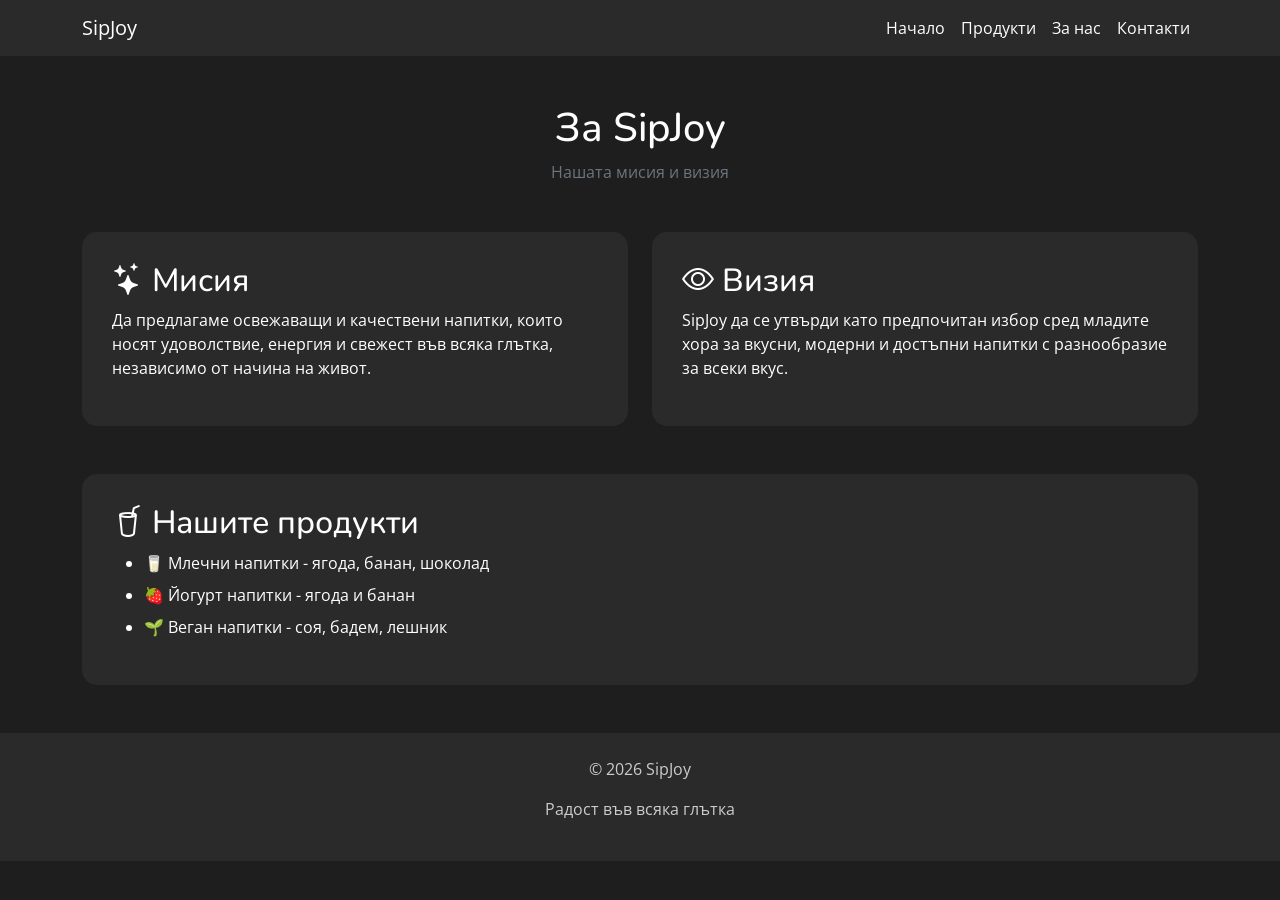
==== pages/about.html @ 5d0a0a98 "Changes to the about.html file I changed the page title and integrated it into bootstrap, changing t" ====
<!DOCTYPE html>
<html lang="bg">

    <head>
        <meta charset="UTF-8">
        <meta name="viewport" content="width=device-width, initial-scale=1.0">
        <link rel="stylesheet" href="https://cdn.jsdelivr.net/npm/bootstrap@5.3.3/dist/css/bootstrap.min.css">
        <link rel="stylesheet" href="https://fonts.googleapis.com/css2?family=Nunito:wght@600;700&family=Open+Sans&subset=cyrillic&display=swap">
        <link rel="stylesheet" href="https://cdn.jsdelivr.net/npm/bootstrap-icons/font/bootstrap-icons.css">
        <link rel="stylesheet" href="../assets/css/reset.css">
        <link rel="stylesheet" href="../assets/css/styles.css">
        <title>SipJoy | За нас</title>
    </head>

    <body>
        
        <nav class="navbar navbar-expand-lg">
            <div class="container">
                <a class="navbar-brand text-white" href="../index.html">SipJoy</a>

                <button class="navbar-toggler bg-light" type="button" data-bs-toggler="collapse" data-bs-target="#nav">
                    <i class="bi bi-list text-white fs-3"></i>
                </button>

                <div class="collapse navbar-collapse" id="nav">
                    <ul class="navbar-nav ms-auto">
                        <li class="nav-item"><a href="../index.html" class="nav-link">Начало</a></li>
                        <li class="nav-item"><a href="../pages/products.html" class="nav-link">Продукти</a></li>
                        <li class="nav-item"><a href="../pages/about.html" class="nav-link">За нас</a></li>
                        <li class="nav-item"><a href="../pages/contact.html" class="nav-link">Контакти</a></li>
                    </ul>
                </div>
            </div>
        </nav>

        <section class="container text-center my-5">
            <h1>За SipJoy</h1>
            <p class="text-secondary">Нашата мисия и визия</p>
        </section>

        <section class="container">
            <div class="row g-4">

                <div class="col-md-6">
                    <div class="section-box">
                        <h2><i class="bi bi-stars me-2"></i>Мисия</h2>
                        <p>
                            Да предлагаме освежаващи и качествени напитки,
                            които носят удоволствие, енергия и свежест във всяка глътка,
                            независимо от начина на живот.
                        </p>
                    </div>
                </div>

                <div class="col-md-6">
                    <div class="section-box">
                        <h2><i class="bi bi-eye me-2"></i>Визия</h2>
                        <p>
                            SipJoy да се утвърди като предпочитан избор сред младите хора
                            за вкусни, модерни и достъпни напитки
                            с разнообразие за всеки вкус.
                        </p>
                    </div>
                </div>

            </div>
        </section>

        <section class="container mt-5">
            <div class="section-box">
                <h2><i class="bi bi-cup-straw me-2"></i>Нашите продукти</h2>

                <ul>
                    <li class="mb-2">🥛 Млечни напитки - ягода, банан, шоколад</li>
                    <li class="mb-2">🍓 Йогурт напитки - ягода и банан</li>
                    <li class="mb-2">🌱 Веган напитки - соя, бадем, лешник</li>
                </ul>
            </div>
        </section>

        <footer class="text-center mt-5 p-4">
            <p>&copy; 2026 SipJoy</p> 
            <p>Радост във всяка глътка</p>
        </footer>

        <script src="https://cdn.jsdelivr.net/npm/bootstrap@5.3.3/dist/js/bootstrap.bundle.min.js"></script>

    </body>

</html>
---- assets/css/styles.css ----
/* === BRAND COLOR === */
:root {
    --bg-main: #1e1e1e;
    --bg-secondary: #2a2a2a;

    --pink: #ffb3c1;
    --yellow: #ffe8a3;
    --brown: #ae8b69;
    --green: #beebc1;

    --text-main: #ffffff;
    --text-secondary: #cccccc;
}

/* === GLOBAL === */
body {
    background-color: var(--bg-main);
    color: var(--text-main);
    font-family: 'Open Sans', sans-serif;
}

/* HEADINGS */
h1, h2, h3 {
    font-family: 'Nunito', sans-serif;
}

/* NAVBAR */
.navbar {
    background-color: var(--bg-secondary);
}

.nav-link {
    color: var(--text-main) !important;
}

.nav-link:hover {
    color: var(--pink) !important;
}

/* SECTIONS */
.section-box {
    background-color: var(--bg-secondary);
    padding: 30px;
    border-radius: 15px;
}

/* PRODUCT COLORS */
.pink { background-color: var(--pink); color: black; }
.yellow { background-color: var(--yellow); color: black; }
.brown { background-color: var(--brown); color: black; }
.green { background-color: var(--green); color: black; }

/* BUTTON */
.btn-custom {
    background-color: var(--pink);
    border: none;
    color: black;
}

.btn-custom:hover {
    background-color: var(--yellow);
}

/* FOOTER */

footer {
    background-color: var(--bg-secondary);
    color: var(--text-secondary);
}
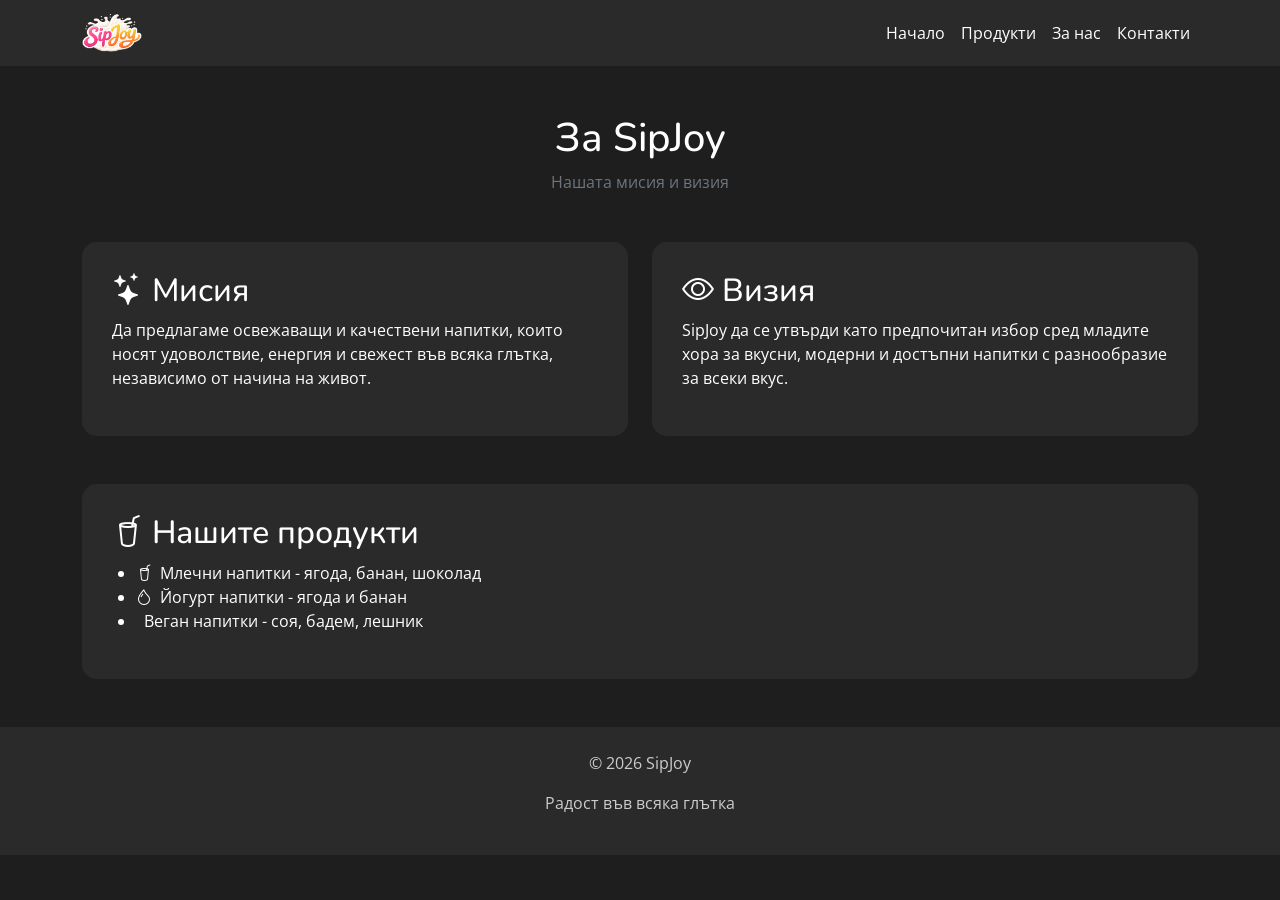
==== commit c150f59e: "Adding a logo and changing icons Placing a logo in the navigation bar and changing the icons in the " ====
--- a/pages/about.html
+++ b/pages/about.html
@@ -16,10 +16,12 @@
         
         <nav class="navbar navbar-expand-lg">
             <div class="container">
-                <a class="navbar-brand text-white" href="../index.html">SipJoy</a>
+                <a class="navbar-brand" href="../index.html">
+                    <img src="../assets/media/img/logo.png" alt="SipJoy">
+                </a>
 
                 <button class="navbar-toggler bg-light" type="button" data-bs-toggler="collapse" data-bs-target="#nav">
-                    <i class="bi bi-list text-white fs-3"></i>
+                    <i class="bi bi-list text-dark"></i>
                 </button>
 
                 <div class="collapse navbar-collapse" id="nav">
@@ -71,9 +73,9 @@
                 <h2><i class="bi bi-cup-straw me-2"></i>Нашите продукти</h2>
 
                 <ul>
-                    <li class="mb-2">🥛 Млечни напитки - ягода, банан, шоколад</li>
-                    <li class="mb-2">🍓 Йогурт напитки - ягода и банан</li>
-                    <li class="mb-2">🌱 Веган напитки - соя, бадем, лешник</li>
+                    <li><i class="bi bi-cup-straw me-2"></i>Млечни напитки - ягода, банан, шоколад</li>
+                    <li><i class="bi bi-droplet me-2"></i>Йогурт напитки - ягода и банан</li>
+                    <li><i class="bi bi-leaf me-2"></i>Веган напитки - соя, бадем, лешник</li>
                 </ul>
             </div>
         </section>
--- a/assets/css/styles.css
+++ b/assets/css/styles.css
@@ -37,6 +37,16 @@
     color: var(--pink) !important;
 }
 
+.navbar-brand img {
+    height: 40px;
+    width: auto;
+    transition: 0.3s;
+}
+
+.navbar-brand img:hover {
+    transform: scale(1.05);
+}
+
 /* SECTIONS */
 .section-box {
     background-color: var(--bg-secondary);
@@ -49,6 +59,85 @@
 .yellow { background-color: var(--yellow); color: black; }
 .brown { background-color: var(--brown); color: black; }
 .green { background-color: var(--green); color: black; }
+
+/* === PRODUCT CARDS === */
+.product-card {
+    border-radius: 20px;
+    overflow: hidden;
+    color: white;
+    background: none !important;
+    padding: 20px;
+    text-align: center;
+    transition: 0.3s;
+}
+
+.product-card .btn {
+    border-radius: 25px;
+    font-weight: 500;
+}
+
+.product-card img {
+    max-height: 160px;
+    object-fit: contain;
+}
+
+/* Hover */
+.product-card:hover {
+    transform: translateY(-10px);
+    box-shadow: 0 20px 40px rgba(0, 0, 0, 0.5);
+}
+
+.product-card .btn:hover {
+    filter: brightness(1.1);
+}
+
+/* Strawberry card */
+.card-strawberry {
+    background: linear-gradient(135deg, #f28b9c, #F08396)  !important;
+    box-shadow: 0 10px 30px rgba(242, 139, 156, 0.35);
+}
+
+.card-strawberry .btn {
+    background-color: #EC5372;
+    color: #ffffff;
+    border-color: #ffb3c1;
+}
+
+/* Banana card */
+.card-banana {
+    background: linear-gradient(135deg, #F4D06F, #F1CB67) !important;
+    box-shadow: 0 10px 30px rgba(244, 208, 111, 0.35);
+}
+
+.card-banana .btn {
+    background-color: #E8B94E;
+    color: #ffffff;
+    border-color: #ffe8a3;
+}
+
+/* Chocolate */
+.card-choco {
+    background: linear-gradient(135deg, #A47551, #9A6D4B) !important;
+    box-shadow: 0 10px 30px rgba(164, 117, 81, 0.4);
+}
+
+.card-choco .btn {
+    background-color: #7A5238;
+    color: #ffffff;
+    border-color: #ae8b69;
+}
+
+/* Vegan */
+.card-vegan {
+    background: linear-gradient(135deg, #8FBF9F, #83C193) !important;
+    box-shadow: 0 10px 30px rgba(143, 200, 159, 0.35);
+}
+
+.card-vegan .btn {
+    background-color: #5FAA6F;
+    color: #ffffff;
+    border-color: #beebc1;
+}
 
 /* BUTTON */
 .btn-custom {
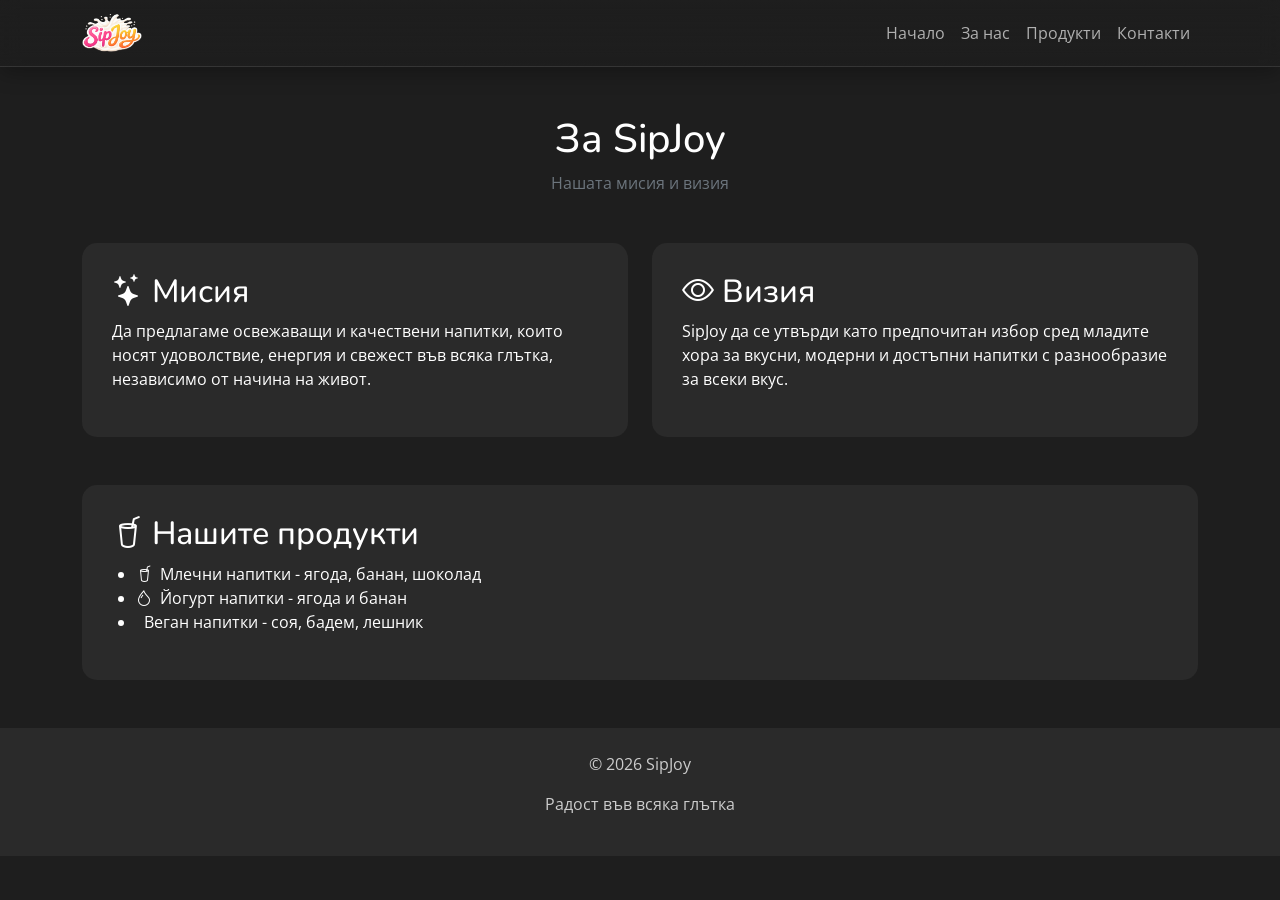
==== commit d3f89134: "Moving the "Products" link" ====
--- a/pages/about.html
+++ b/pages/about.html
@@ -14,21 +14,21 @@
 
     <body>
         
-        <nav class="navbar navbar-expand-lg">
+        <nav class="navbar navbar-expand-lg px-3">
             <div class="container">
                 <a class="navbar-brand" href="../index.html">
                     <img src="../assets/media/img/logo.png" alt="SipJoy">
                 </a>
 
-                <button class="navbar-toggler bg-light" type="button" data-bs-toggler="collapse" data-bs-target="#nav">
+                <button class="navbar-toggler bg-light" type="button" data-bs-toggle="collapse" data-bs-target="#nav">
                     <i class="bi bi-list text-dark"></i>
                 </button>
 
                 <div class="collapse navbar-collapse" id="nav">
                     <ul class="navbar-nav ms-auto">
                         <li class="nav-item"><a href="../index.html" class="nav-link">Начало</a></li>
+                        <li class="nav-item"><a href="../pages/about.html" class="nav-link">За нас</a></li>
                         <li class="nav-item"><a href="../pages/products.html" class="nav-link">Продукти</a></li>
-                        <li class="nav-item"><a href="../pages/about.html" class="nav-link">За нас</a></li>
                         <li class="nav-item"><a href="../pages/contact.html" class="nav-link">Контакти</a></li>
                     </ul>
                 </div>
--- a/assets/css/styles.css
+++ b/assets/css/styles.css
@@ -24,17 +24,48 @@
     font-family: 'Nunito', sans-serif;
 }
 
-/* NAVBAR */
+/* === Glass navbar === */
 .navbar {
-    background-color: var(--bg-secondary);
+    background: linear-gradient(
+        to bottom,
+        rgba(30, 30, 30, 0.7),
+        rgba(30, 30, 30, 0.4)
+    );
+    backdrop-filter: blur(10px);
+    -webkit-backdrop-filter: blur(10px);
+    
+    border-bottom: 1px solid rgba(255, 255, 255, 0.1);
+    
+    position: sticky;
+    top: 0;
+    z-index: 1000;
+
+    box-shadow: 0 5px 20px rgba(0, 0, 0, 0.3);
 }
 
 .nav-link {
-    color: var(--text-main) !important;
+    color: #B0B0B0;
+    position: relative;
+    transition: 0.3s;
 }
 
 .nav-link:hover {
-    color: var(--pink) !important;
+    color: #FFFFFF;
+}
+
+.nav-link::after {
+    content: "";
+    position: absolute;
+    left: 0;
+    bottom: -4px;
+    width: 0%;
+    height: 2px;
+    background-color: #C9A27E;
+    transition: 0.3s;
+}
+
+.nav-link:hover::after {
+    width: 100%;
 }
 
 .navbar-brand img {
@@ -88,7 +119,7 @@
 }
 
 .product-card .btn:hover {
-    filter: brightness(1.1);
+    filter: brightness(1.2);
 }
 
 /* Strawberry card */
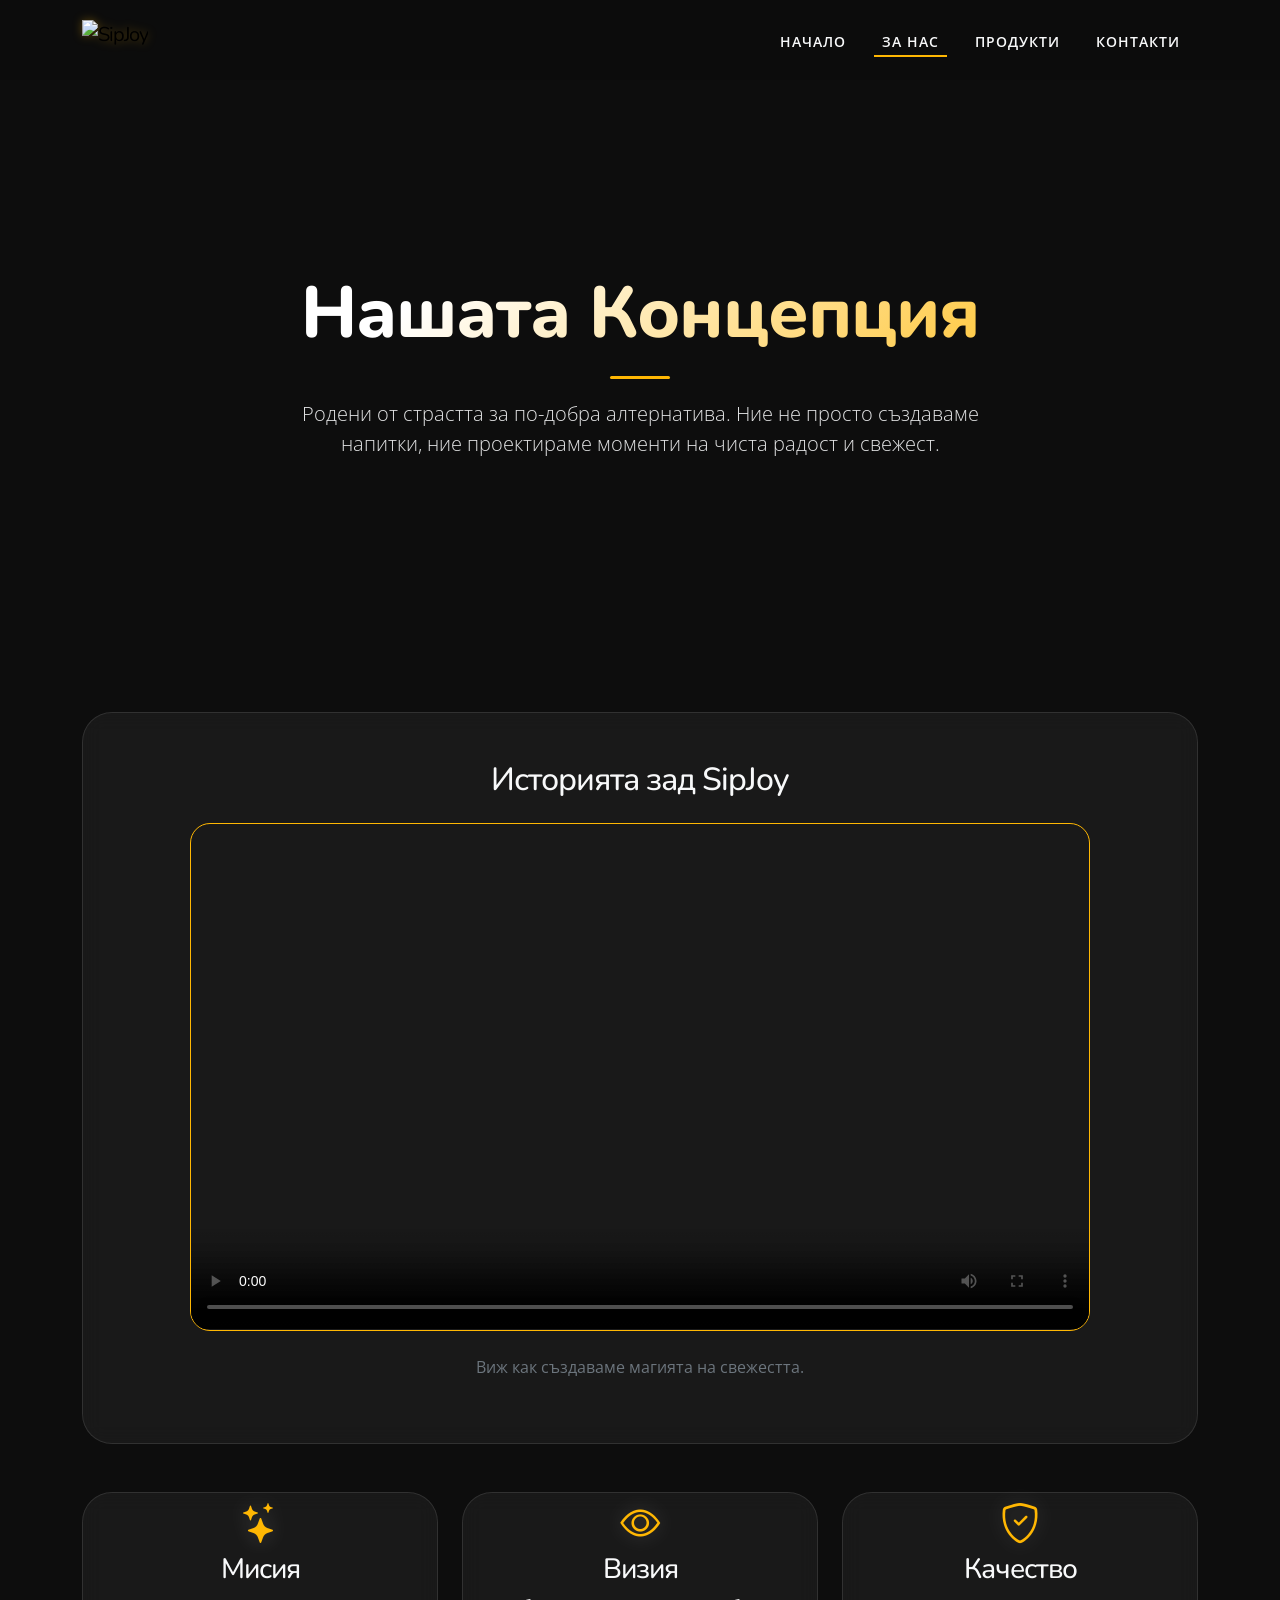
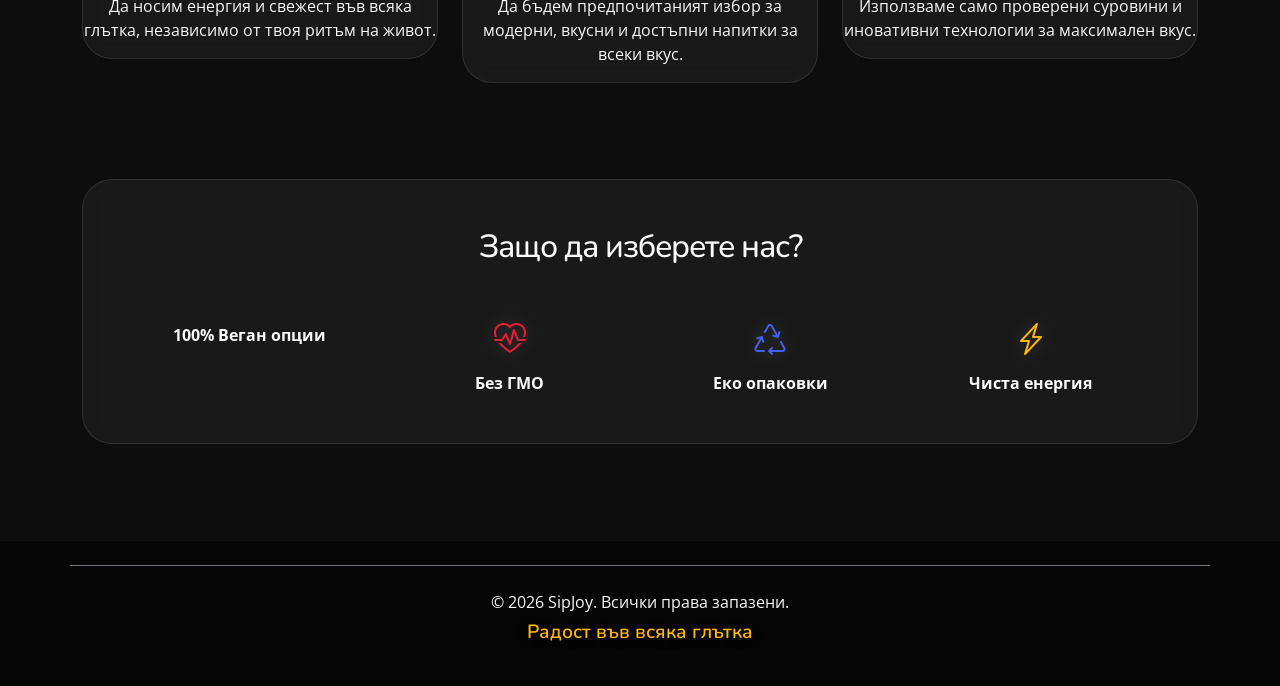
==== commit cb7ca8f0: "Major changes to the website pages and styles.css file" ====
--- a/pages/about.html
+++ b/pages/about.html
@@ -4,30 +4,29 @@
     <head>
         <meta charset="UTF-8">
         <meta name="viewport" content="width=device-width, initial-scale=1.0">
+        <title>SipJoy | За нас</title>
+
+        <link href="https://fonts.googleapis.com/css2?family=Nunito:wght@600;700&family=Open+Sans&subset=cyrillic&display=swap" rel="stylesheet">
         <link rel="stylesheet" href="https://cdn.jsdelivr.net/npm/bootstrap@5.3.3/dist/css/bootstrap.min.css">
-        <link rel="stylesheet" href="https://fonts.googleapis.com/css2?family=Nunito:wght@600;700&family=Open+Sans&subset=cyrillic&display=swap">
         <link rel="stylesheet" href="https://cdn.jsdelivr.net/npm/bootstrap-icons/font/bootstrap-icons.css">
+        <link rel="stylesheet" href="../assets/css/styles.css">
         <link rel="stylesheet" href="../assets/css/reset.css">
-        <link rel="stylesheet" href="../assets/css/styles.css">
-        <title>SipJoy | За нас</title>
     </head>
 
     <body>
-        
-        <nav class="navbar navbar-expand-lg px-3">
+
+        <nav class="navbar navbar-expand-lg sticky-top">
             <div class="container">
                 <a class="navbar-brand" href="../index.html">
-                    <img src="../assets/media/img/logo.png" alt="SipJoy">
+                    <img src="../assets/media/images/logo.png" alt="SipJoy">
                 </a>
-
                 <button class="navbar-toggler bg-light" type="button" data-bs-toggle="collapse" data-bs-target="#nav">
-                    <i class="bi bi-list text-dark"></i>
+                    <span class="navbar-toggler-icon text-dark"></span>
                 </button>
-
                 <div class="collapse navbar-collapse" id="nav">
                     <ul class="navbar-nav ms-auto">
                         <li class="nav-item"><a href="../index.html" class="nav-link">Начало</a></li>
-                        <li class="nav-item"><a href="../pages/about.html" class="nav-link">За нас</a></li>
+                        <li class="nav-item"><a href="about.html" class="nav-link active">За нас</a></li>
                         <li class="nav-item"><a href="../pages/products.html" class="nav-link">Продукти</a></li>
                         <li class="nav-item"><a href="../pages/contact.html" class="nav-link">Контакти</a></li>
                     </ul>
@@ -35,58 +34,90 @@
             </div>
         </nav>
 
-        <section class="container text-center my-5">
-            <h1>За SipJoy</h1>
-            <p class="text-secondary">Нашата мисия и визия</p>
-        </section>
+        <header class="about-hero text-center">
+            <div class="container">
+                <h1 class="display-2 text-gradient">Нашата Концепция</h1>
+                <div class="title-separator"></div>
+                <p class="lead text-light mx-auto" style="max-width: 700px; opacity: 0.9;">
+                    Родени от страстта за по-добра алтернатива. Ние не просто създаваме напитки, 
+                    ние проектираме моменти на чиста радост и свежест.
+                </p>
+            </div>
+        </header>
 
-        <section class="container">
-            <div class="row g-4">
-
-                <div class="col-md-6">
-                    <div class="section-box">
-                        <h2><i class="bi bi-stars me-2"></i>Мисия</h2>
-                        <p>
-                            Да предлагаме освежаващи и качествени напитки,
-                            които носят удоволствие, енергия и свежест във всяка глътка,
-                            независимо от начина на живот.
-                        </p>
-                    </div>
+        <section class="container my-5">
+            <div class="glass-box p-4 p-md-5 text-center">
+                <h2 class="mb-4">Историята зад SipJoy</h2>
+                <div class="ratio ratio-16x9 mx-auto" style="max-width: 900px; border-radius: 20px; overflow: hidden; border: 1px solid var(--accent);">
+                    <video controls poster="../assets/media/images/video-thumbnail.jpg">
+                        <source src="../assets/media/videos/about-story.mp4" type="video/mp4">
+                        Вашият браузър не поддържа видео елемента.
+                    </video>
                 </div>
-
-                <div class="col-md-6">
-                    <div class="section-box">
-                        <h2><i class="bi bi-eye me-2"></i>Визия</h2>
-                        <p>
-                            SipJoy да се утвърди като предпочитан избор сред младите хора
-                            за вкусни, модерни и достъпни напитки
-                            с разнообразие за всеки вкус.
-                        </p>
-                    </div>
-                </div>
-
+                <p class="mt-4 text-secondary">Виж как създаваме магията на свежестта.</p>
             </div>
         </section>
 
-        <section class="container mt-5">
-            <div class="section-box">
-                <h2><i class="bi bi-cup-straw me-2"></i>Нашите продукти</h2>
-
-                <ul>
-                    <li><i class="bi bi-cup-straw me-2"></i>Млечни напитки - ягода, банан, шоколад</li>
-                    <li><i class="bi bi-droplet me-2"></i>Йогурт напитки - ягода и банан</li>
-                    <li><i class="bi bi-leaf me-2"></i>Веган напитки - соя, бадем, лешник</li>
-                </ul>
+        <section class="container mb-5">
+            <div class="row g-4">
+                <div class="col-md-4">
+                    <div class="glass-box text-center">
+                        <i class="bi bi-stars fs-1 var-accent-color mb-3"></i>
+                        <h3>Мисия</h3>
+                        <p>Да носим енергия и свежест във всяка глътка, независимо от твоя ритъм на живот.</p>
+                    </div>
+                </div>
+                <div class="col-md-4">
+                    <div class="glass-box text-center">
+                        <i class="bi bi-eye fs-1 var-accent-color mb-3"></i>
+                        <h3>Визия</h3>
+                        <p>Да бъдем предпочитаният избор за модерни, вкусни и достъпни напитки за всеки вкус.</p>
+                    </div>
+                </div>
+                <div class="col-md-4">
+                    <div class="glass-box text-center">
+                        <i class="bi bi-shield-check fs-1 var-accent-color mb-3"></i>
+                        <h3>Качество</h3>
+                        <p>Използваме само проверени суровини и иновативни технологии за максимален вкус.</p>
+                    </div>
+                </div>
             </div>
         </section>
 
-        <footer class="text-center mt-5 p-4">
-            <p>&copy; 2026 SipJoy</p> 
-            <p>Радост във всяка глътка</p>
+        <section class="container my-5 py-5">
+            <div class="glass-box p-5">
+                <h2 class="text-center mb-5">Защо да изберете нас?</h2>
+                <div class="row text-center g-4">
+                    <div class="col-6 col-lg-3">
+                        <i class="bi bi-leaf fs-2 mb-2 d-block text-success"></i>
+                        <span class="fw-bold">100% Веган опции</span>
+                    </div>
+                    <div class="col-6 col-lg-3">
+                        <i class="bi bi-heart-pulse fs-2 mb-2 d-block text-danger"></i>
+                        <span class="fw-bold">Без ГМО</span>
+                    </div>
+                    <div class="col-6 col-lg-3">
+                        <i class="bi bi-recycle fs-2 mb-2 d-block text-primary"></i>
+                        <span class="fw-bold">Еко опаковки</span>
+                    </div>
+                    <div class="col-6 col-lg-3">
+                        <i class="bi bi-lightning-charge fs-2 mb-2 d-block text-warning"></i>
+                        <span class="fw-bold">Чиста енергия</span>
+                    </div>
+                </div>
+            </div>
+        </section>
+
+        <footer class="footer text-center py-4">
+            <div class="container border-top border-secondary pt-4">
+                <p class="mb-1">&copy; 2026 SipJoy. Всички права запазени.</p>
+                <p class="small slogan text-muted">Радост във всяка глътка</p>
+            </div>
         </footer>
 
         <script src="https://cdn.jsdelivr.net/npm/bootstrap@5.3.3/dist/js/bootstrap.bundle.min.js"></script>
+        <script src="script.js"></script>
 
     </body>
 
-</html>+</html>
--- a/assets/css/styles.css
+++ b/assets/css/styles.css
@@ -1,189 +1,491 @@
-/* === BRAND COLOR === */
+/* Променливи за лесна промяна */
 :root {
-    --bg-main: #1e1e1e;
-    --bg-secondary: #2a2a2a;
-
-    --pink: #ffb3c1;
-    --yellow: #ffe8a3;
-    --brown: #ae8b69;
-    --green: #beebc1;
-
-    --text-main: #ffffff;
-    --text-secondary: #cccccc;
-}
-
-/* === GLOBAL === */
+    --bg-dark: #0d0d0d;
+    --surface: #1a1a1a;
+    /* Топло златисто - символ на качество и енергия */
+    --accent: #ffb703; 
+    --accent-hover: #ff9f1c; 
+    --text-light: #f8f9fa;
+    --text-secondary: #a0a0a0;
+    --glass: rgba(255, 255, 255, 0.05);
+}
+
 body {
-    background-color: var(--bg-main);
-    color: var(--text-main);
+    background-color: var(--bg-dark);
+    color: var(--text-light);
     font-family: 'Open Sans', sans-serif;
-}
-
-/* HEADINGS */
-h1, h2, h3 {
+    overflow-x: hidden;
+}
+
+h1, h2, h3, .navbar-brand {
     font-family: 'Nunito', sans-serif;
-}
-
-/* === Glass navbar === */
+    letter-spacing: -1px;
+}
+
+/* Навигация */
 .navbar {
-    background: linear-gradient(
-        to bottom,
-        rgba(30, 30, 30, 0.7),
-        rgba(30, 30, 30, 0.4)
-    );
+    background: rgba(13, 13, 13, 0.7) !important;
+    backdrop-filter: blur(15px);
+    -webkit-backdrop-filter: blur(15px);
+    transition: all 0.4s ease-in-out;
+    padding: 15px 0;
+}
+
+/* Състояние при скролване (активирано от JS) */
+.navbar.navbar-scrolled {
+    background: rgba(13, 13, 13, 0.95) !important;
+    padding: 10px 0;
+    box-shadow: 0 4px 20px rgba(0, 0, 0, 0.5);
+    border-bottom: 1px solid rgba(255, 183, 3, 0.2); /* Тънка златна линия при скрол */
+}
+
+.navbar-brand img {
+    height: 40px; /* Елегантно и малко */
+    transition: transform 0.3s ease;
+    filter: drop-shadow(0 0 5px rgba(255,183,3,0.3));
+}
+
+.navbar-brand:hover img {
+    transform: scale(1.1);
+}
+
+.nav-link {
+    font-family: 'Open Sans', sans-serif;
+    font-weight: 600;
+    color: var(--text-light) !important;
+    text-transform: uppercase;
+    font-size: 0.9rem;
+    letter-spacing: 1px;
+    margin: 0 10px;
+    transition: color 0.3s ease;
+
+    position: relative; /* Важно, за да позиционираме линията спрямо текста */
+    padding-bottom: 5px;
+    transition: color 0.3s ease;
+}
+
+/* Създаваме невидимата линия под всеки линк */
+.nav-link::after {
+    content: '';
+    position: absolute;
+    width: 0; /* В началото е широка 0% */
+    height: 2px;
+    bottom: 0;
+    left: 0;
+    background-color: var(--accent); /* Нашето златисто */
+    transition: width 0.3s ease; /* Плавна анимация на разпъване */
+}
+
+/* Когато посочим с мишката (hover) или линкът е активен */
+.nav-link:hover::after,
+.nav-link.active::after {
+    width: 100%; /* Линията се разпъва до края на думата */
+}
+
+.nav-link:hover {
+    color: var(--accent) !important;
+}
+
+/* === HERO СЕКЦИЯ === */
+.hero-section {
+    height: 90vh;
+    position: relative;
+    overflow: hidden;
+    background-color: #000; /* Резервен цвят */
+}
+
+.video-background {
+    position: absolute;
+    top: 0;
+    left: 0;
+    width: 100%;
+    height: 100%;
+    z-index: 1;
+}
+
+#hero-video {
+    width: 100%;
+    height: 100%;
+    object-fit: cover; /* Видеото запълва целия екран без разтягане */
+    filter: brightness(0.6) contrast(1.1); /* Прави видеото малко по-тъмно */
+}
+
+.video-overlay {
+    position: absolute;
+    top: 0;
+    left: 0;
+    width: 100%;
+    height: 100%;
+    background: radial-gradient(circle, rgba(0,0,0,0.2) 0%, rgba(0,0,0,0.8) 100%);
+    z-index: 2;
+}
+
+/* About hero */
+.about-hero {
+    height: 65vh; /* Малко по-ниско от началната страница */
+    display: flex;
+    align-items: center;
+    justify-content: center;
+    position: relative;
+    
+    /* Слагаме ДВА градиента за максимален ефект: 
+       1. Единият затъмнява цялата снимка леко, за да се чете текста.
+       2. Вторият прелива в плътно черно най-отдолу. */
+    background: 
+        linear-gradient(to bottom, rgba(13, 13, 13, 0.3) 0%, rgba(13, 13, 13, 1) 100%), 
+        url('../media/images/about-hero.jpg');
+    
+    background-size: cover;
+    background-position: center;
+    background-attachment: scroll; /* Можеш да пробваш 'fixed' за паралакс ефект */
+
+    /* Това гарантира, че няма да има бяла линия между Hero-то и следващата секция */
+    margin-bottom: -1px;
+}
+
+/* Фина златиста линия под заглавието за консистентност */
+.title-separator {
+    width: 60px;
+    height: 3px;
+    background: var(--accent);
+    margin: 20px auto;
+    border-radius: 2px;
+}
+
+/* Products hero */
+.products-hero {
+    height: 75vh;
+    display: flex;
+    align-items: center; /* Центрира текста вертикално */
+    position: relative;
+    overflow: hidden;
+
+    /* Пътят до новото хоризонтално изображение */
+    background-image: 
+        linear-gradient(to right, rgba(13, 13, 13, 0.5) 0%, rgba(13, 13, 13, 0) 50%), /* Затъмнява леко зад текста */
+        linear-gradient(to bottom, rgba(13, 13, 13, 0) 50%, rgba(13, 13, 13, 1) 100%), /* Прелива в черното отдолу */
+        url('../media/images/products-hero.jpg'); /* Увери се, че името на файла съвпада */
+
+    background-size: cover;
+    background-position: center right; /* Важно: позиционира бутилките вдясно */
+    background-repeat: no-repeat;
+}
+
+/* Стил за градиентния текст (ако вече го нямаш от началната страница) */
+.text-gradient {
+    background: linear-gradient(45deg, #ffb703, #ffffff);
+    -webkit-background-clip: text;
+    -webkit-text-fill-color: transparent;
+    font-weight: bold;
+}
+
+/* Стил за логото, за да изпъква върху видеото */
+.hero-logo {
+    max-width: 200px;
+    filter: drop-shadow(0 0 15px rgba(0,0,0,0.5));
+}
+
+/* Glassmorphism кутия */
+.glass-box {
+    background: var(--glass);
+    border: 1px solid rgba(255, 255, 255, 0.1);
+    border-radius: 30px;
+    backdrop-filter: blur(10px);
+    transition: transform 0.3s ease, box-shadow 0.3s ease;
+}
+
+.glass-box:hover {
+    transform: translateY(-5px);
+    box-shadow: 0 10px 30px rgba(255, 183, 3, 0.1);
+}
+
+.text-gradient {
+    background: linear-gradient(135deg, #ffffff 30%, var(--accent) 100%);
+    -webkit-background-clip: text;
+    -webkit-text-fill-color: transparent;
+    font-weight: 800;
+}
+
+/* Glass карта за формата */
+.glass-card {
+    background: rgba(255, 255, 255, 0.03);
+    backdrop-filter: blur(15px);
+    border: 1px solid rgba(255, 255, 255, 0.1);
+    border-radius: 20px;
+}
+
+/* Стил за полетата за писане */
+.custom-input {
+    background: rgba(255, 255, 255, 0.05) !important;
+    border: 1px solid rgba(255, 255, 255, 0.1) !important;
+    color: white !important;
+    padding: 12px 15px;
+    border-radius: 10px;
+}
+
+.custom-input:focus {
+    border-color: #ffb703 !important;
+    box-shadow: 0 0 10px rgba(255, 183, 3, 0.2) !important;
+}
+
+/* Продуктови карти */
+.product-card {
+    background: var(--surface);
+    border-radius: 20px;
+    padding: 30px;
+    border: 1px solid transparent;
+    transition: all 0.4s cubic-bezier(0.175, 0.885, 0.32, 1.275);
+    height: 100%;
+}
+
+.product-card:hover {
+    transform: translateY(-15px);
+    border-color: var(--accent);
+    box-shadow: 0 20px 40px rgba(0, 0, 0, 0.6);
+}
+
+.img-wrapper {
+    height: 200px;
+    display: flex;
+    align-items: center;
+    justify-content: center;
+}
+
+.img-wrapper img {
+    max-height: 100%;
+    filter: drop-shadow(0 10px 10px rgba(0,0,0,0.5));
+}
+
+.product-card img {
+    max-height: 250px; /* Регулирай според нуждите */
+    width: auto;
+    object-fit: contain;
+    
+    /* Тази магия ще накара кутията да "свети" леко и да се отдели от черния фон */
+    filter: drop-shadow(0 10px 20px rgba(255, 77, 109, 0.2)); 
+    
+    transition: all 0.5s ease;
+}
+
+/* Специфично сияние според категорията */
+.card-strawberry:hover img {
+    transform: scale(1.04) rotate(-3deg); /* Леко уголемяване и накланяне */
+    filter: drop-shadow(0 10px 25px rgba(255, 77, 109, 0.4)); /* Розово */
+}
+
+.card-banana:hover img {
+    transform: scale(1.04) rotate(-3deg); /* Леко уголемяване и накланяне */
+    filter: drop-shadow(0 10px 25px rgba(255, 232, 163, 0.4)); /* Жълто */
+}
+
+.card-vegan:hover img {
+    transform: scale(1.04) rotate(-3deg); /* Леко уголемяване и накланяне */
+    filter: drop-shadow(0 10px 25px rgba(190, 235, 193, 0.4)); /* Зелено */
+}
+
+/* Бутони */
+.btn-primary {
+    /* Полупрозрачен златист фон */
+    background: rgba(255, 183, 3, 0.15); 
+    
+    /* МАГИЯТА: Размива всичко зад бутона */
     backdrop-filter: blur(10px);
     -webkit-backdrop-filter: blur(10px);
     
-    border-bottom: 1px solid rgba(255, 255, 255, 0.1);
-    
-    position: sticky;
-    top: 0;
-    z-index: 1000;
-
-    box-shadow: 0 5px 20px rgba(0, 0, 0, 0.3);
-}
-
-.nav-link {
-    color: #B0B0B0;
+    /* Тънка, фина рамка, която имитира ръб на стъкло */
+    border: 1px solid rgba(255, 183, 3, 0.3);
+    
+    color: var(--accent) !important; /* Текстът е златист, за да се чете */
+    border-radius: 50px;
+    padding: 15px 40px;
+    font-family: 'Open Sans', sans-serif;
+    font-weight: 700;
+    text-transform: uppercase;
+    letter-spacing: 1px;
+    transition: all 0.4s cubic-bezier(0.4, 0, 0.2, 1);
+    box-shadow: 0 8px 32px 0 rgba(0, 0, 0, 0.37);
+}
+
+.btn-primary:hover {
+    /* При посочване "стъклото" се запълва със светлина */
+    background: rgba(255, 183, 3, 0.8);
+    color: #000 !important; /* Текстът става черен за контраст */
+    transform: translateY(-5px);
+    box-shadow: 0 15px 30px rgba(255, 183, 3, 0.4);
+    border-color: var(--accent);
+}
+
+.btn-outline-light {
+    border-radius: 50px;
+    border-width: 2px;
+}
+
+.card-btn {
+    background: transparent;
+    color: var(--accent); /* Текстът е златист от самото начало */
+    border: 1px solid rgba(255, 183, 3, 0.4); /* Фина златна рамка */
+    border-radius: 50px; /* Заоблени като Hero бутона за консистенция */
+    padding: 10px 25px;
+    font-family: 'Open Sans', sans-serif;
+    font-weight: 700;
+    text-transform: uppercase;
+    font-size: 0.85rem;
+    letter-spacing: 1px;
+    transition: all 0.4s cubic-bezier(0.4, 0, 0.2, 1);
+}
+
+.card-btn:hover {
+    background-color: var(--accent); /* Запълва се със злато */
+    color: #000 !important; /* Текстът става черен при ховър */
+    transform: translateY(-3px);
+    box-shadow: 0 8px 20px rgba(255, 183, 3, 0.3);
+    border-color: var(--accent);
+}
+
+/* Специална адаптация на бутона само когато е вътре в products-hero */
+.products-hero .btn-primary {
+    /* Правим фона на бутона малко по-тъмен/наситен, за да се вижда на белия фон */
+    background: rgba(13, 13, 13, 0.7); 
+    border-color: var(--accent);
+    box-shadow: 0 8px 32px 0 rgba(0, 0, 0, 0.2);
+}
+
+.products-hero .btn-primary:hover {
+    background: var(--accent); /* При ховър става напълно златист */
+    color: #000 !important;
+}
+
+/* Контактна Hero Секция */
+.contact-hero {
+    height: 45vh;
+    display: flex;
+    align-items: center;
+    justify-content: center;
     position: relative;
-    transition: 0.3s;
-}
-
-.nav-link:hover {
-    color: #FFFFFF;
-}
-
-.nav-link::after {
-    content: "";
-    position: absolute;
-    left: 0;
-    bottom: -4px;
-    width: 0%;
-    height: 2px;
-    background-color: #C9A27E;
-    transition: 0.3s;
-}
-
-.nav-link:hover::after {
-    width: 100%;
-}
-
-.navbar-brand img {
-    height: 40px;
-    width: auto;
-    transition: 0.3s;
-}
-
-.navbar-brand img:hover {
-    transform: scale(1.05);
-}
-
-/* SECTIONS */
-.section-box {
-    background-color: var(--bg-secondary);
-    padding: 30px;
-    border-radius: 15px;
-}
-
-/* PRODUCT COLORS */
-.pink { background-color: var(--pink); color: black; }
-.yellow { background-color: var(--yellow); color: black; }
-.brown { background-color: var(--brown); color: black; }
-.green { background-color: var(--green); color: black; }
-
-/* === PRODUCT CARDS === */
-.product-card {
-    border-radius: 20px;
-    overflow: hidden;
+    /* Използваме новото Ripple изображение */
+    background: 
+        linear-gradient(to bottom, rgba(13, 13, 13, 0) 60%, rgba(13, 13, 13, 1) 100%), 
+        url('../media/images/contact-hero.jpg');
+    background-size: cover;
+    background-position: center;
+    background-repeat: no-repeat;
+}
+
+/* Стилизиране на иконите за вкусове */
+.flavor-icons .icon-item {
+    transition: transform 0.3s ease;
+    opacity: 0.8;
+}
+
+.flavor-icons .icon-item i {
+    font-size: 1.2rem; /* Размер на иконата */
+    display: block;
+    margin-bottom: 2px;
+}
+
+.flavor-icons .icon-item span {
+    font-size: 0.7rem;
+    text-transform: uppercase;
+    letter-spacing: 1px;
+    color: var(--text-secondary);
+}
+
+.flavor-icons .icon-item:hover {
+    transform: scale(1.2);
+    opacity: 1;
+}
+
+/* Стил за новите икони от Flaticon */
+.flavor-img {
+    width: 35px; /* Малък, елегантен размер */
+    height: 35px;
+    object-fit: contain;
+    margin-bottom: 5px;
+    transition: transform 0.3s ease;
+    /* Ако иконите са твърде ярки, можеш да им дадеш лек shadow */
+    filter: drop-shadow(0 2px 5px rgba(0,0,0,0.2));
+}
+
+.icon-item:hover .flavor-img {
+    transform: scale(1.2) rotate(5deg); /* Леко завъртане за игривост */
+}
+
+.icon-item span {
+    font-size: 0.75rem;
+    font-weight: 600;
+    color: var(--text-secondary);
+}
+
+/* Специален цвят за шоколад и лешник, който Bootstrap няма */
+.text-brown {
+    color: #ae8b69 !important;
+}
+
+/* Footer */
+.footer {
+    background-color: #050505; /* Още по-тъмно за разграничаване */
+    padding: 50px 0;
+    border-top: 1px solid rgba(255, 255, 255, 0.05);
+}
+
+.footer h5, .footer p {
+    /* Правим текста чисто бял или много светло сив, за да се чете веднага */
+    color: var(--text-light) !important; 
+    opacity: 1 !important;
+}
+
+/* Специално за твоя слоган във футера */
+.footer .slogan {
+    color: var(--accent) !important; /* Слагаме златистото и тук за акцент */
+    font-family: 'Nunito', sans-serif;
+    font-weight: 600;
+    font-size: 1.2rem;
+    text-shadow: 0 2px 10px rgba(0,0,0,0.5);
+}
+
+/* Помощни класове за иконите в About страницата */
+.var-accent-color {
+    color: var(--accent) !important;
+}
+
+/* Стилизиране на секцията "Защо да изберете нас" */
+.glass-box i {
+    filter: drop-shadow(0 0 10px rgba(255, 255, 255, 0.2));
+    transition: transform 0.3s ease;
+}
+
+.glass-box div:hover i {
+    transform: scale(1.2);
+}
+
+/* Специфични цветове за иконите (ако искаш да са цветни, както в HTML-а) */
+.text-success { color: #2ec4b6 !important; } /* Свежо ментово за веган */
+.text-danger { color: #e71d36 !important; }  /* Пулсиращо червено */
+.text-primary { color: #4361ee !important; } /* Синьо за рециклиране */
+.text-warning { color: var(--accent) !important; } /* Златисто за енергия */
+
+/* Социални линкове */
+.social-link {
+    font-size: 1.5rem;
+    color: #ffb703;
+    transition: transform 0.3s ease;
+}
+
+.social-link:hover {
+    transform: translateY(-5px);
     color: white;
-    background: none !important;
-    padding: 20px;
-    text-align: center;
-    transition: 0.3s;
-}
-
-.product-card .btn {
-    border-radius: 25px;
-    font-weight: 500;
-}
-
-.product-card img {
-    max-height: 160px;
-    object-fit: contain;
-}
-
-/* Hover */
-.product-card:hover {
-    transform: translateY(-10px);
-    box-shadow: 0 20px 40px rgba(0, 0, 0, 0.5);
-}
-
-.product-card .btn:hover {
-    filter: brightness(1.2);
-}
-
-/* Strawberry card */
-.card-strawberry {
-    background: linear-gradient(135deg, #f28b9c, #F08396)  !important;
-    box-shadow: 0 10px 30px rgba(242, 139, 156, 0.35);
-}
-
-.card-strawberry .btn {
-    background-color: #EC5372;
-    color: #ffffff;
-    border-color: #ffb3c1;
-}
-
-/* Banana card */
-.card-banana {
-    background: linear-gradient(135deg, #F4D06F, #F1CB67) !important;
-    box-shadow: 0 10px 30px rgba(244, 208, 111, 0.35);
-}
-
-.card-banana .btn {
-    background-color: #E8B94E;
-    color: #ffffff;
-    border-color: #ffe8a3;
-}
-
-/* Chocolate */
-.card-choco {
-    background: linear-gradient(135deg, #A47551, #9A6D4B) !important;
-    box-shadow: 0 10px 30px rgba(164, 117, 81, 0.4);
-}
-
-.card-choco .btn {
-    background-color: #7A5238;
-    color: #ffffff;
-    border-color: #ae8b69;
-}
-
-/* Vegan */
-.card-vegan {
-    background: linear-gradient(135deg, #8FBF9F, #83C193) !important;
-    box-shadow: 0 10px 30px rgba(143, 200, 159, 0.35);
-}
-
-.card-vegan .btn {
-    background-color: #5FAA6F;
-    color: #ffffff;
-    border-color: #beebc1;
-}
-
-/* BUTTON */
-.btn-custom {
-    background-color: var(--pink);
-    border: none;
-    color: black;
-}
-
-.btn-custom:hover {
-    background-color: var(--yellow);
-}
-
-/* FOOTER */
-
-footer {
-    background-color: var(--bg-secondary);
-    color: var(--text-secondary);
+}
+
+/* FAQ фон */
+.bg-darker {
+    background-color: #080808;
+}
+
+.accordion-button:not(.collapsed) {
+    background-color: rgba(255, 183, 3, 0.1);
+    color: #ffb703;
+}
+
+.accordion-button::after {
+    filter: invert(1); /* Прави иконата на акордеона бяла */
 }
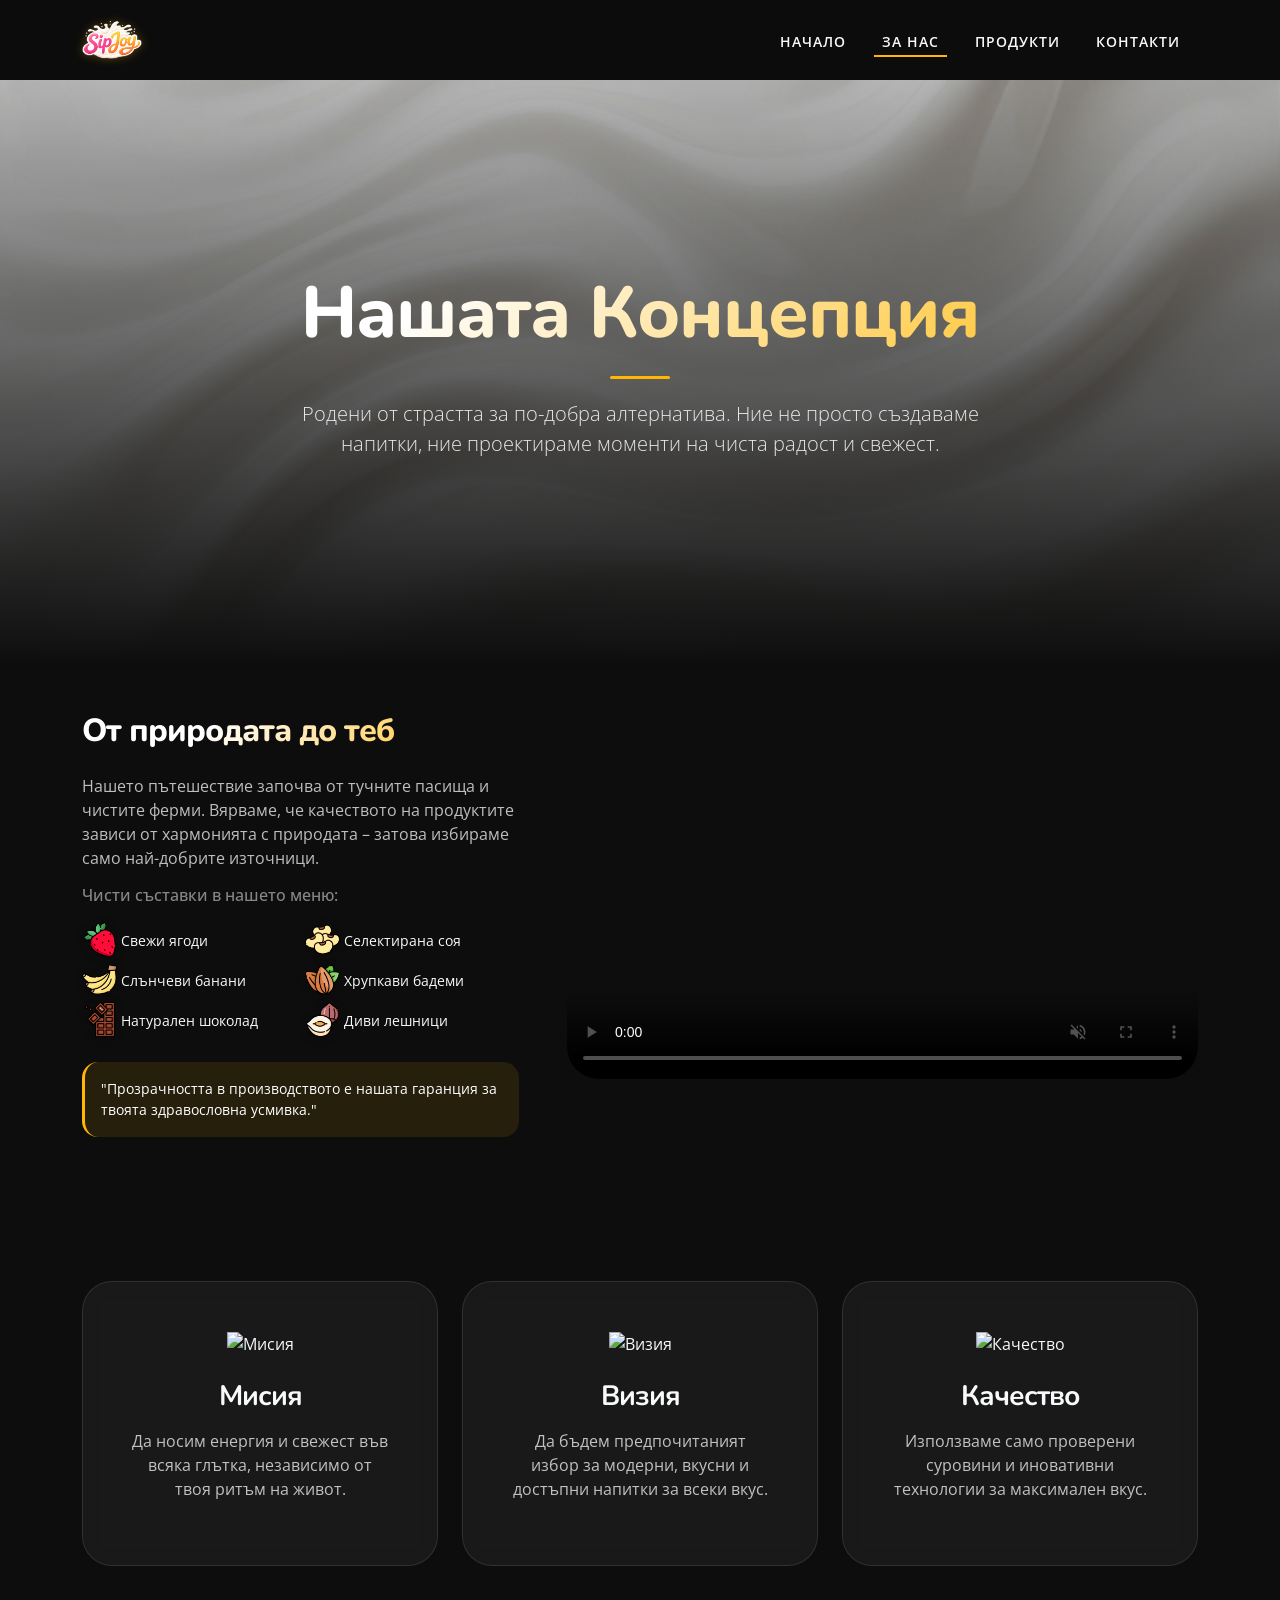
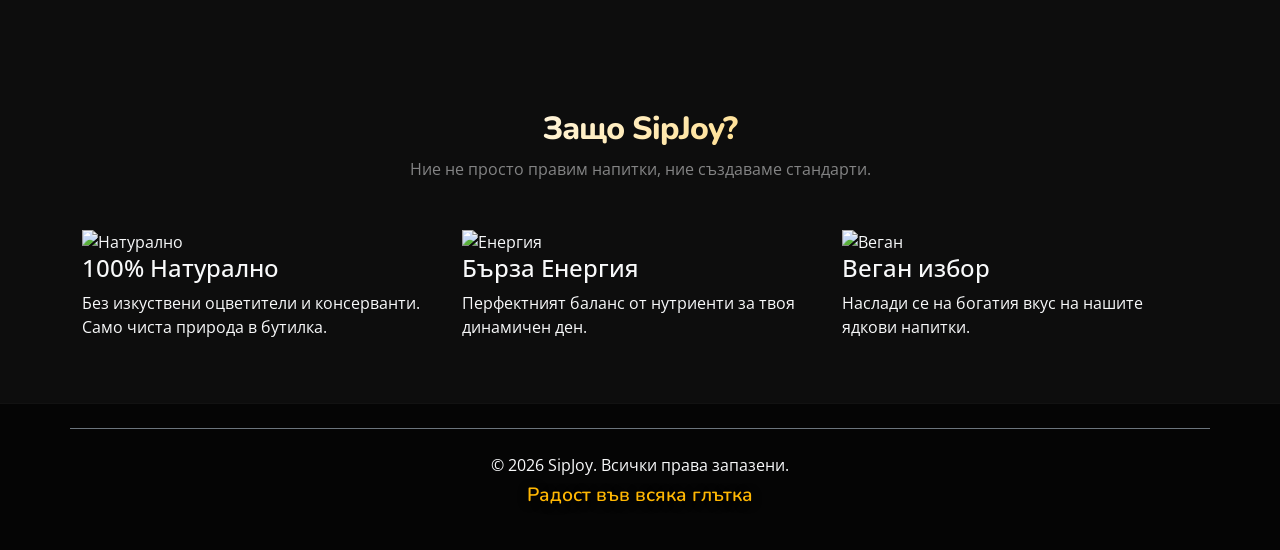
==== commit 4a7201b9: "Changes to html files" ====
--- a/pages/about.html
+++ b/pages/about.html
@@ -10,7 +10,6 @@
         <link rel="stylesheet" href="https://cdn.jsdelivr.net/npm/bootstrap@5.3.3/dist/css/bootstrap.min.css">
         <link rel="stylesheet" href="https://cdn.jsdelivr.net/npm/bootstrap-icons/font/bootstrap-icons.css">
         <link rel="stylesheet" href="../assets/css/styles.css">
-        <link rel="stylesheet" href="../assets/css/reset.css">
     </head>
 
     <body>
@@ -45,64 +44,136 @@
             </div>
         </header>
 
-        <section class="container my-5">
-            <div class="glass-box p-4 p-md-5 text-center">
-                <h2 class="mb-4">Историята зад SipJoy</h2>
-                <div class="ratio ratio-16x9 mx-auto" style="max-width: 900px; border-radius: 20px; overflow: hidden; border: 1px solid var(--accent);">
-                    <video controls poster="../assets/media/images/video-thumbnail.jpg">
-                        <source src="../assets/media/videos/about-story.mp4" type="video/mp4">
-                        Вашият браузър не поддържа видео елемента.
-                    </video>
-                </div>
-                <p class="mt-4 text-secondary">Виж как създаваме магията на свежестта.</p>
-            </div>
-        </section>
+        <section class="video-presentation py-5">
+            <div class="container">
+                <div class="row align-items-center g-5">
+                    <!-- Текст отляво -->
+                    <div class="col-lg-5">
+                        <h2 class="text-gradient mb-4">От природата до теб</h2>
+                        <p class="text-light opacity-75">
+                            Нашето пътешествие започва от тучните пасища и чистите ферми. Вярваме, че качеството на продуктите зависи от хармонията с природата – затова избираме само най-добрите източници.
+                        </p>
+    
+                        <div class="ingredient-grid mt-3">
+                            <h5 class="text-white mb-3 fs-6 uppercase opacity-50">Чисти съставки в нашето меню:</h5>
+                            <div class="row g-2">
+                                <div class="col-6">
+                                    <ul class="list-unstyled text-light small">
+                                        <li><img src="../assets/media/images/strawberry-icon.png" alt="Ягода" class="flavor-img"> Свежи ягоди</li>
+                                        <li><img src="../assets/media/images/banana-icon.png" alt="Банан" class="flavor-img"> Слънчеви банани</li>
+                                        <li><img src="../assets/media/images/dark-chocolate-icon.png" alt="Шоколад" class="flavor-img"> Натурален шоколад</li>
+                                    </ul>
+                                </div>
+                                <div class="col-6">
+                                    <ul class="list-unstyled text-light small">
+                                        <li><img src="../assets/media/images/soy-icon.png" alt="Соя" class="flavor-img"> Селектирана соя</li>
+                                        <li><img src="../assets/media/images/almond-icon.png" alt="Бадем" class="flavor-img"> Хрупкави бадеми</li>
+                                        <li><img src="../assets/media/images/hazelnut-icon.png" alt="Лешник" class="flavor-img"> Диви лешници</li>
+                                    </ul>
+                                </div>
+                            </div>
+                        </div>
 
-        <section class="container mb-5">
-            <div class="row g-4">
-                <div class="col-md-4">
-                    <div class="glass-box text-center">
-                        <i class="bi bi-stars fs-1 var-accent-color mb-3"></i>
-                        <h3>Мисия</h3>
-                        <p>Да носим енергия и свежест във всяка глътка, независимо от твоя ритъм на живот.</p>
+                        <div class="mt-1 p-3 rounded-4" style="background: rgba(255,183,3,0.1); border-left: 3px solid #ffb703;">
+                            <p class="text-white mb-0 italic" style="font-size: 0.9rem;">
+                                "Прозрачността в производството е нашата гаранция за твоята здравословна усмивка."
+                            </p>
+                        </div>
                     </div>
-                </div>
-                <div class="col-md-4">
-                    <div class="glass-box text-center">
-                        <i class="bi bi-eye fs-1 var-accent-color mb-3"></i>
-                        <h3>Визия</h3>
-                        <p>Да бъдем предпочитаният избор за модерни, вкусни и достъпни напитки за всеки вкус.</p>
-                    </div>
-                </div>
-                <div class="col-md-4">
-                    <div class="glass-box text-center">
-                        <i class="bi bi-shield-check fs-1 var-accent-color mb-3"></i>
-                        <h3>Качество</h3>
-                        <p>Използваме само проверени суровини и иновативни технологии за максимален вкус.</p>
+
+                    <!-- Видео отдясно -->
+                    <div class="col-lg-7">
+                        <div class="video-container">
+                            <video 
+                                id="aboutVideo"
+                                class="rounded-5 shadow-2xl w-100" 
+                                poster="../assets/media/images/video-tumbnail.jpg"
+                                loop 
+                                muted 
+                                playsinline
+                                controls>
+                                <source src="../assets/media/videos/about-us-video.mp4" type="video/mp4">
+                                Вашият браузър не поддържа видео тага.
+                            </video>
+                        </div>
                     </div>
                 </div>
             </div>
         </section>
 
         <section class="container my-5 py-5">
-            <div class="glass-box p-5">
-                <h2 class="text-center mb-5">Защо да изберете нас?</h2>
-                <div class="row text-center g-4">
-                    <div class="col-6 col-lg-3">
-                        <i class="bi bi-leaf fs-2 mb-2 d-block text-success"></i>
-                        <span class="fw-bold">100% Веган опции</span>
+            <div class="row g-4">
+                <!-- Карта Мисия -->
+                <div class="col-md-4">
+                    <div class="glass-box p-5 h-100 text-center">
+                        <div class="icon-wrapper mb-4">
+                            <img src="../assets/media/images/mission.png" alt="Мисия" class="flaticon-img">
+                        </div>
+                        <h3 class="fw-bold mb-3">Мисия</h3>
+                        <p class="text-light opacity-75">Да носим енергия и свежест във всяка глътка, независимо от твоя ритъм на живот.</p>
                     </div>
-                    <div class="col-6 col-lg-3">
-                        <i class="bi bi-heart-pulse fs-2 mb-2 d-block text-danger"></i>
-                        <span class="fw-bold">Без ГМО</span>
+                </div>
+        
+                <!-- Карта Визия -->
+                <div class="col-md-4">
+                    <div class="glass-box p-5 h-100 text-center featured-card">
+                        <div class="icon-wrapper mb-4">
+                            <img src="../assets/media/images/vision.png" alt="Визия" class="flaticon-img">
+                        </div>
+                        <h3 class="fw-bold mb-3">Визия</h3>
+                        <p class="text-light opacity-75">Да бъдем предпочитаният избор за модерни, вкусни и достъпни напитки за всеки вкус.</p>
                     </div>
-                    <div class="col-6 col-lg-3">
-                        <i class="bi bi-recycle fs-2 mb-2 d-block text-primary"></i>
-                        <span class="fw-bold">Еко опаковки</span>
+                </div>
+        
+                <!-- Карта Качество -->
+                <div class="col-md-4">
+                    <div class="glass-box p-5 h-100 text-center">
+                        <div class="icon-wrapper mb-4">
+                            <img src="../assets/media/images/quality.png" alt="Качество" class="flaticon-img">
+                        </div>
+                        <h3 class="fw-bold mb-3">Качество</h3>
+                        <p class="text-light opacity-75">Използваме само проверени суровини и иновативни технологии за максимален вкус.</p>
                     </div>
-                    <div class="col-6 col-lg-3">
-                        <i class="bi bi-lightning-charge fs-2 mb-2 d-block text-warning"></i>
-                        <span class="fw-bold">Чиста енергия</span>
+                </div>
+            </div>
+        </section>
+
+        <section class="why-choose-us py-5">
+            <div class="container">
+                <div class="text-center mb-5">
+                    <h2 class="text-gradient">Защо SipJoy?</h2>
+                    <p class="text-light opacity-50">Ние не просто правим напитки, ние създаваме стандарти.</p>
+                </div>
+
+                <div class="row g-4">
+                    <div class="col-md-4">
+                        <div class="feature-card">
+                            <div class="feature-icon">
+                                <img src="../assets/media/images/natural_icon.png" alt="Натурално">
+                            </div>
+                            <h4>100% Натурално</h4>
+                            <p>Без изкуствени оцветители и консерванти. Само чиста природа в бутилка.</p>
+                        </div>
+                    </div>
+
+                    <div class="col-md-4">
+                        <div class="feature-card">
+                            <div class="feature-icon">
+                                <img src="../assets/media/images/fast-energy_icon.png" alt="Енергия">
+                            </div>
+                            <h4>Бърза Енергия</h4>
+                            <p>Перфектният баланс от нутриенти за твоя динамичен ден.</p>
+                        </div>
+                    </div>
+
+                    <div class="col-md-4">
+                        <div class="feature-card active-feature">
+                            <div class="feature-icon">
+                                <img src="../assets/media/images/vegan_icon.png" alt="Веган">
+                            </div>
+                            <h4>Веган избор</h4>
+                            <p>Наслади се на богатия вкус на нашите ядкови напитки.</p>
+                        </div>
                     </div>
                 </div>
             </div>
@@ -116,7 +187,7 @@
         </footer>
 
         <script src="https://cdn.jsdelivr.net/npm/bootstrap@5.3.3/dist/js/bootstrap.bundle.min.js"></script>
-        <script src="script.js"></script>
+        <script src="../assets/js/script.js"></script>
 
     </body>
 
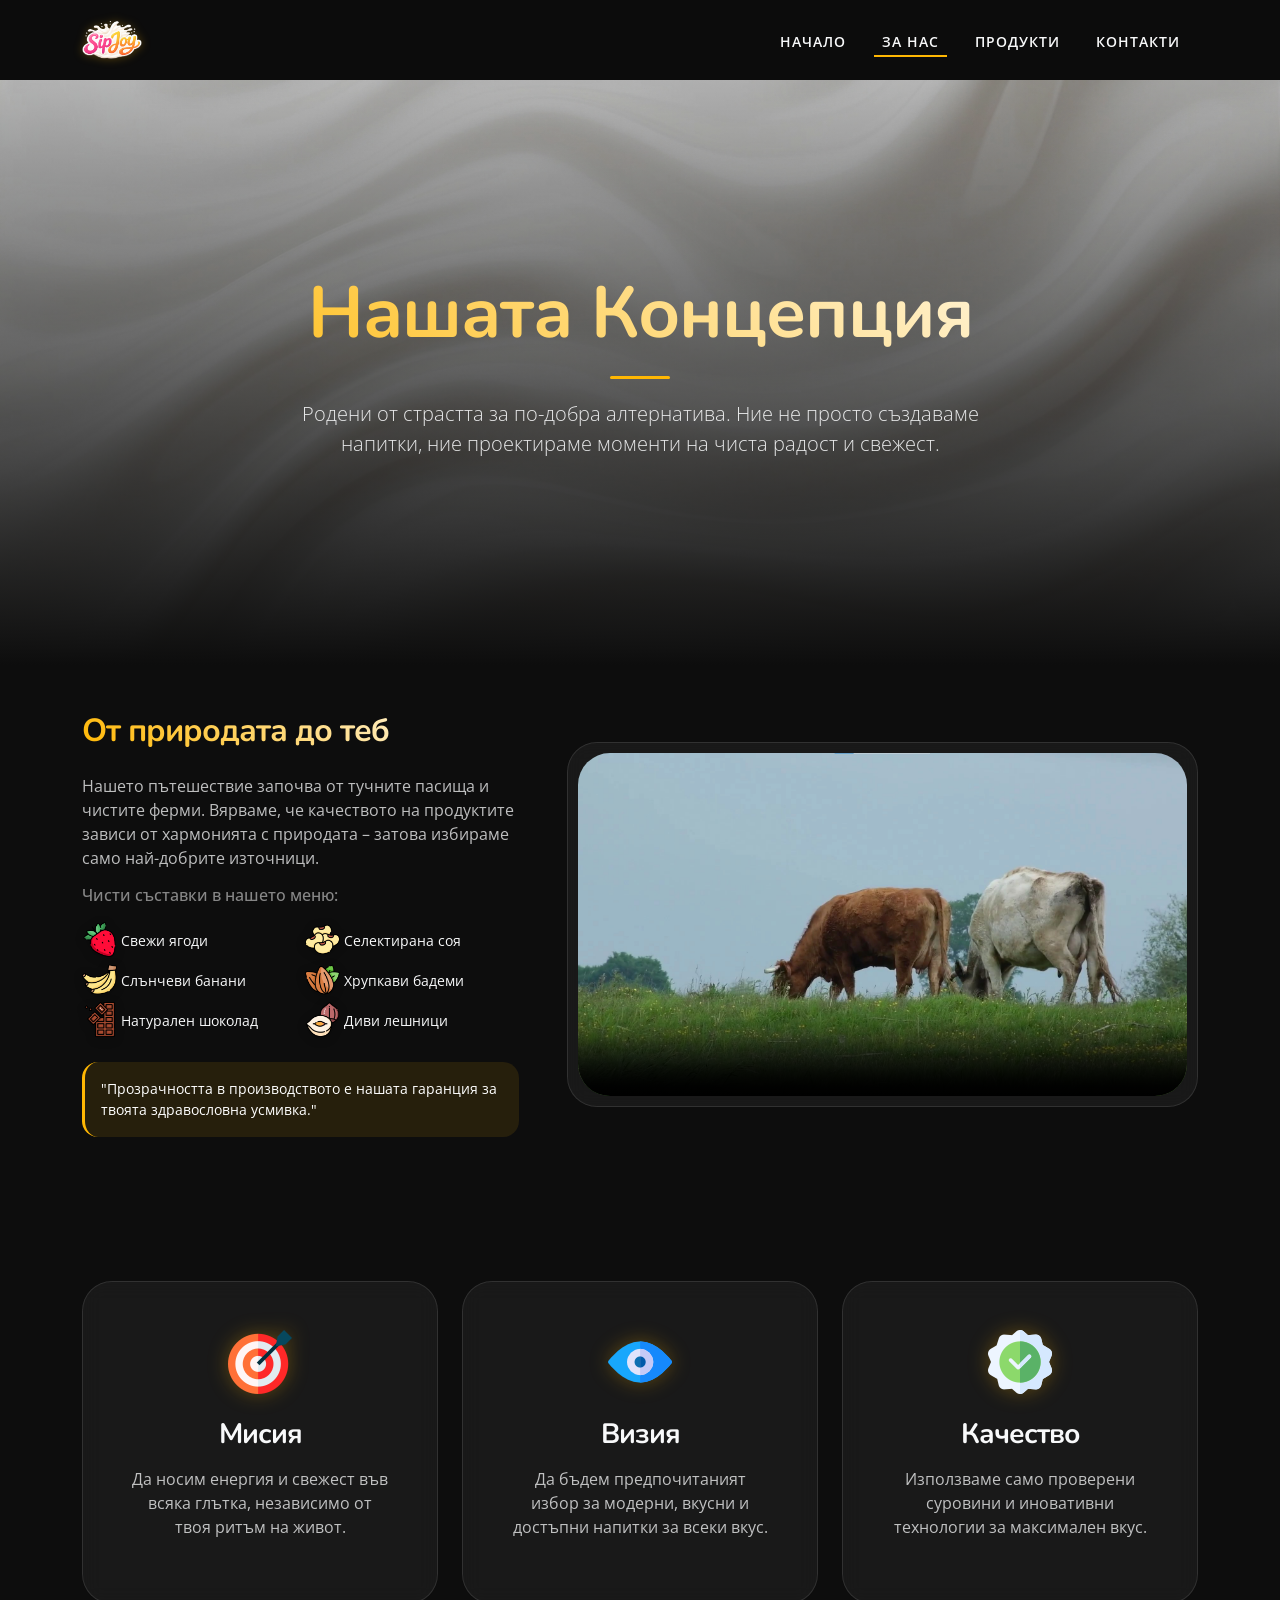
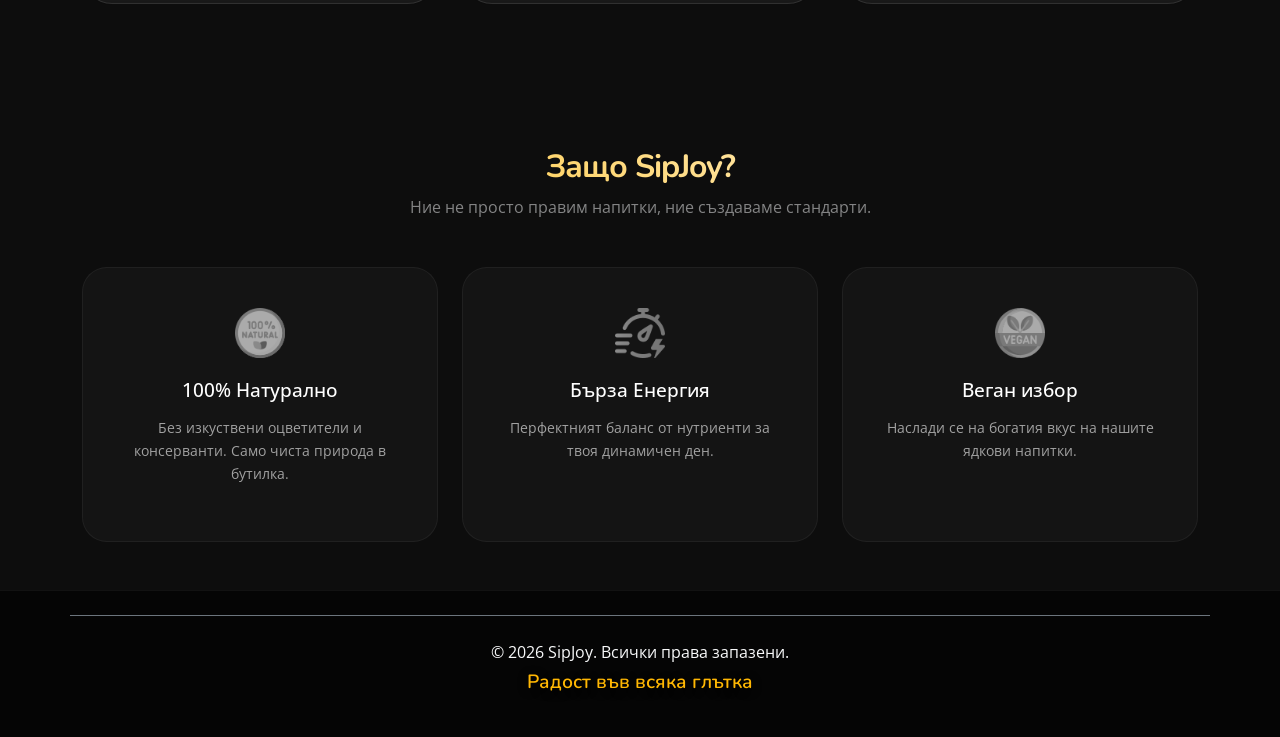
==== commit 677d96af: "Change js link in html files" ====
--- a/pages/about.html
+++ b/pages/about.html
@@ -187,7 +187,7 @@
         </footer>
 
         <script src="https://cdn.jsdelivr.net/npm/bootstrap@5.3.3/dist/js/bootstrap.bundle.min.js"></script>
-        <script src="../assets/js/script.js"></script>
+        <script src="../assets/js/scripts.js"></script>
 
     </body>
 
--- a/assets/css/styles.css
+++ b/assets/css/styles.css
@@ -10,6 +10,70 @@
     --glass: rgba(255, 255, 255, 0.05);
 }
 
+/* === INDEX.HTML === */
+.hero-section {
+    height: 90vh;
+    position: relative;
+    overflow: hidden;
+    background-color: #000; /* Резервен цвят */
+    display: flex;
+    justify-content: center;
+    align-items: center;
+}
+
+.video-background {
+    position: absolute;
+    top: 0;
+    left: 0;
+    width: 100%;
+    height: 100%;
+    z-index: 1;
+}
+
+#hero-video {
+    width: 100%;
+    height: 100%;
+    object-fit: cover; /* Видеото запълва целия екран без разтягане */
+    filter: brightness(0.6) contrast(1.1); /* Прави видеото малко по-тъмно */
+}
+
+.video-overlay {
+    position: absolute;
+    top: 0;
+    left: 0;
+    width: 100%;
+    height: 100%;
+    background: radial-gradient(circle, rgba(0,0,0,0.2) 0%, rgba(0,0,0,0.8) 100%);
+    z-index: 2;
+}
+
+.video-overlay::after {
+    content: "";
+    position: absolute;
+    bottom: 0;
+    left: 0;
+    width: 100%;
+    height: 250px; /* Дължината на преливането */
+    background: linear-gradient(to bottom, transparent, #0d0d0d); /* Прелива към цвета на следващата секция */
+    pointer-events: none;
+}
+
+/* Стил за логото, за да изпъква върху видеото */
+.hero-logo-container {
+    position: relative;
+    z-index: 3; /* Трябва да е над overlay-а */
+    text-align: center; /* Центрира съдържанието вътре */
+}
+
+.hero-logo {
+    max-width: 250px; /* Можеш леко да го увеличиш, ако е нужно */
+    height: auto;
+    filter: drop-shadow(0 0 15px rgba(0,0,0,0.5));
+    /* Премахваме align-items оттук, то е за флекс контейнери */
+    display: block;
+    margin: 0 auto; /* Двойна застраховка за центриране */
+}
+
 body {
     background-color: var(--bg-dark);
     color: var(--text-light);
@@ -86,106 +150,7 @@
     color: var(--accent) !important;
 }
 
-/* === HERO СЕКЦИЯ === */
-.hero-section {
-    height: 90vh;
-    position: relative;
-    overflow: hidden;
-    background-color: #000; /* Резервен цвят */
-}
-
-.video-background {
-    position: absolute;
-    top: 0;
-    left: 0;
-    width: 100%;
-    height: 100%;
-    z-index: 1;
-}
-
-#hero-video {
-    width: 100%;
-    height: 100%;
-    object-fit: cover; /* Видеото запълва целия екран без разтягане */
-    filter: brightness(0.6) contrast(1.1); /* Прави видеото малко по-тъмно */
-}
-
-.video-overlay {
-    position: absolute;
-    top: 0;
-    left: 0;
-    width: 100%;
-    height: 100%;
-    background: radial-gradient(circle, rgba(0,0,0,0.2) 0%, rgba(0,0,0,0.8) 100%);
-    z-index: 2;
-}
-
-/* About hero */
-.about-hero {
-    height: 65vh; /* Малко по-ниско от началната страница */
-    display: flex;
-    align-items: center;
-    justify-content: center;
-    position: relative;
-    
-    /* Слагаме ДВА градиента за максимален ефект: 
-       1. Единият затъмнява цялата снимка леко, за да се чете текста.
-       2. Вторият прелива в плътно черно най-отдолу. */
-    background: 
-        linear-gradient(to bottom, rgba(13, 13, 13, 0.3) 0%, rgba(13, 13, 13, 1) 100%), 
-        url('../media/images/about-hero.jpg');
-    
-    background-size: cover;
-    background-position: center;
-    background-attachment: scroll; /* Можеш да пробваш 'fixed' за паралакс ефект */
-
-    /* Това гарантира, че няма да има бяла линия между Hero-то и следващата секция */
-    margin-bottom: -1px;
-}
-
-/* Фина златиста линия под заглавието за консистентност */
-.title-separator {
-    width: 60px;
-    height: 3px;
-    background: var(--accent);
-    margin: 20px auto;
-    border-radius: 2px;
-}
-
-/* Products hero */
-.products-hero {
-    height: 75vh;
-    display: flex;
-    align-items: center; /* Центрира текста вертикално */
-    position: relative;
-    overflow: hidden;
-
-    /* Пътят до новото хоризонтално изображение */
-    background-image: 
-        linear-gradient(to right, rgba(13, 13, 13, 0.5) 0%, rgba(13, 13, 13, 0) 50%), /* Затъмнява леко зад текста */
-        linear-gradient(to bottom, rgba(13, 13, 13, 0) 50%, rgba(13, 13, 13, 1) 100%), /* Прелива в черното отдолу */
-        url('../media/images/products-hero.jpg'); /* Увери се, че името на файла съвпада */
-
-    background-size: cover;
-    background-position: center right; /* Важно: позиционира бутилките вдясно */
-    background-repeat: no-repeat;
-}
-
-/* Стил за градиентния текст (ако вече го нямаш от началната страница) */
-.text-gradient {
-    background: linear-gradient(45deg, #ffb703, #ffffff);
-    -webkit-background-clip: text;
-    -webkit-text-fill-color: transparent;
-    font-weight: bold;
-}
-
-/* Стил за логото, за да изпъква върху видеото */
-.hero-logo {
-    max-width: 200px;
-    filter: drop-shadow(0 0 15px rgba(0,0,0,0.5));
-}
-
-/* Glassmorphism кутия */
+/* GLASSMORPHISM кутия */
 .glass-box {
     background: var(--glass);
     border: 1px solid rgba(255, 255, 255, 0.1);
@@ -342,6 +307,236 @@
     border-color: var(--accent);
 }
 
+/* Стилизиране на иконите за вкусове */
+.flavor-icons .icon-item {
+    transition: transform 0.3s ease;
+    opacity: 0.8;
+}
+
+.flavor-icons .icon-item i {
+    font-size: 1.2rem; /* Размер на иконата */
+    display: block;
+    margin-bottom: 2px;
+}
+
+.flavor-icons .icon-item span {
+    font-size: 0.7rem;
+    text-transform: uppercase;
+    letter-spacing: 1px;
+    color: var(--text-secondary);
+}
+
+.flavor-icons .icon-item:hover {
+    transform: scale(1.2);
+    opacity: 1;
+}
+
+/* Стил за новите икони от Flaticon */
+.flavor-img {
+    width: 35px; /* Малък, елегантен размер */
+    height: 35px;
+    object-fit: contain;
+    margin-bottom: 5px;
+    transition: transform 0.3s ease;
+    /* Ако иконите са твърде ярки, можеш да им дадеш лек shadow */
+    filter: drop-shadow(0 2px 5px rgba(0,0,0,0.2));
+}
+
+.icon-item:hover .flavor-img {
+    transform: scale(1.2) rotate(5deg); /* Леко завъртане за игривост */
+}
+
+.icon-item span {
+    font-size: 0.75rem;
+    font-weight: 600;
+    color: var(--text-secondary);
+}
+
+/* Специален цвят за шоколад и лешник, който Bootstrap няма */
+.text-brown {
+    color: #ae8b69 !important;
+}
+
+/* Footer */
+.footer {
+    background-color: #050505; /* Още по-тъмно за разграничаване */
+    padding: 50px 0;
+    border-top: 1px solid rgba(255, 255, 255, 0.05);
+}
+
+.footer h5, .footer p {
+    /* Правим текста чисто бял или много светло сив, за да се чете веднага */
+    color: var(--text-light) !important; 
+    opacity: 1 !important;
+}
+
+/* Специално за твоя слоган във футера */
+.footer .slogan {
+    color: var(--accent) !important; /* Слагаме златистото и тук за акцент */
+    font-family: 'Nunito', sans-serif;
+    font-weight: 600;
+    font-size: 1.2rem;
+    text-shadow: 0 2px 10px rgba(0,0,0,0.5);
+}
+
+
+/* === ABOUT.HTML === */
+.about-hero {
+    height: 65vh; /* Малко по-ниско от началната страница */
+    display: flex;
+    align-items: center;
+    justify-content: center;
+    position: relative;
+    
+    /* Слагаме ДВА градиента за максимален ефект: 
+       1. Единият затъмнява цялата снимка леко, за да се чете текста.
+       2. Вторият прелива в плътно черно най-отдолу. */
+    background: 
+        linear-gradient(to bottom, rgba(13, 13, 13, 0.3) 0%, rgba(13, 13, 13, 1) 100%), 
+        url('../media/images/about-hero.jpg');
+    
+    background-size: cover;
+    background-position: center;
+    background-attachment: scroll; /* Можеш да пробваш 'fixed' за паралакс ефект */
+
+    /* Това гарантира, че няма да има бяла линия между Hero-то и следващата секция */
+    margin-bottom: -1px;
+}
+
+/* Фина златиста линия под заглавието за консистентност */
+.title-separator {
+    width: 60px;
+    height: 3px;
+    background: var(--accent);
+    margin: 20px auto;
+    border-radius: 2px;
+}
+
+.video-container {
+    position: relative;
+    border-radius: 30px;
+    padding: 10px;
+    background: rgba(255, 255, 255, 0.05); /* Лека "стъклена" рамка */
+    backdrop-filter: blur(10px);
+    border: 1px solid rgba(255, 255, 255, 0.1);
+}
+
+.video-container video {
+    width: 100%;
+    display: block;
+    border-radius: 20px;
+    transition: transform 0.5s ease;
+}
+
+.video-container:hover video {
+    transform: scale(1.02); /* Лек зум при посочване */
+}
+
+/* Стил за самите икони от Flaticon */
+.flaticon-img {
+    width: 64px; /* Нагласи размера според нуждите ти */
+    height: 64px;
+    object-fit: contain;
+    /* Твоят drop-shadow ефект, адаптиран за картинка */
+    filter: drop-shadow(0 0 10px rgba(255, 183, 3, 0.3));
+    transition: transform 0.3s ease, filter 0.3s ease;
+    z-index: 2;
+    position: relative;
+}
+
+/* Hover ефект за картинката - използваме твоята логика за scale */
+.glass-box:hover .flaticon-img {
+    transform: scale(1.15) rotate(5deg); /* Добавихме леко завъртане за динамика */
+    filter: drop-shadow(0 0 15px rgba(255, 183, 3, 0.6));
+}
+
+/* Сиянието зад картинката (glow) */
+.icon-wrapper::after {
+    content: '';
+    position: absolute;
+    top: 50%; left: 50%;
+    transform: translate(-50%, -50%);
+    width: 40px; height: 40px;
+    background: var(--accent);
+    filter: blur(30px);
+    opacity: 0;
+    transition: opacity 0.3s ease;
+    z-index: 1;
+}
+
+.glass-box:hover .icon-wrapper::after {
+    opacity: 0.3;
+}
+
+.feature-card {
+    background: rgba(255, 255, 255, 0.03);
+    border: 1px solid rgba(255, 255, 255, 0.05);
+    padding: 40px 30px;
+    border-radius: 25px;
+    text-align: center;
+    transition: all 0.4s cubic-bezier(0.175, 0.885, 0.32, 1.275);
+    height: 100%;
+}
+
+.feature-icon img {
+    width: 50px;
+    margin-bottom: 20px;
+    filter: grayscale(1) opacity(0.7); /* По подразбиране са по-тихи */
+    transition: all 0.3s ease;
+}
+
+.feature-card h4 {
+    color: #fff;
+    font-size: 1.2rem;
+    margin-bottom: 15px;
+}
+
+.feature-card p {
+    font-size: 0.9rem;
+    color: rgba(255, 255, 255, 0.6);
+    line-height: 1.6;
+}
+
+/* Hover Ефекти */
+.feature-card:hover {
+    background: rgba(255, 255, 255, 0.07);
+    transform: translateY(-10px);
+    border-color: var(--accent);
+}
+
+.feature-card:hover .feature-icon img {
+    filter: grayscale(0) opacity(1); /* Светват в цвят при hover */
+    transform: scale(1.1);
+}
+
+
+/* === PRODUCTS.HTML === */
+.products-hero {
+    height: 75vh;
+    display: flex;
+    align-items: center; /* Центрира текста вертикално */
+    position: relative;
+    overflow: hidden;
+
+    /* Пътят до новото хоризонтално изображение */
+    background-image: 
+        linear-gradient(to right, rgba(13, 13, 13, 0.5) 0%, rgba(13, 13, 13, 0) 50%), /* Затъмнява леко зад текста */
+        linear-gradient(to bottom, rgba(13, 13, 13, 0) 50%, rgba(13, 13, 13, 1) 100%), /* Прелива в черното отдолу */
+        url('../media/images/products-hero.jpg'); /* Увери се, че името на файла съвпада */
+
+    background-size: cover;
+    background-position: center right; /* Важно: позиционира бутилките вдясно */
+    background-repeat: no-repeat;
+}
+
+/* Стил за градиентния текст (ако вече го нямаш от началната страница) */
+.text-gradient {
+    background: linear-gradient(45deg, #ffb703, #ffffff);
+    -webkit-background-clip: text;
+    -webkit-text-fill-color: transparent;
+    font-weight: bold;
+}
+
 /* Специална адаптация на бутона само когато е вътре в products-hero */
 .products-hero .btn-primary {
     /* Правим фона на бутона малко по-тъмен/наситен, за да се вижда на белия фон */
@@ -355,6 +550,26 @@
     color: #000 !important;
 }
 
+.filter-btn {
+    background: transparent;
+    color: var(--text-light);
+    border: 1px solid rgba(255, 255, 255, 0.2);
+    padding: 8px 25px;
+    border-radius: 50px;
+    font-weight: 600;
+    transition: all 0.3s ease;
+    cursor: pointer;
+}
+
+.filter-btn:hover, .filter-btn.active {
+    background-color: var(--accent);
+    border-color: var(--accent);
+    color: #000;
+    box-shadow: 0 4px 15px rgba(255, 183, 3, 0.3);
+}
+
+
+/* === CONTACT.HTML === */
 /* Контактна Hero Секция */
 .contact-hero {
     height: 45vh;
@@ -371,99 +586,6 @@
     background-repeat: no-repeat;
 }
 
-/* Стилизиране на иконите за вкусове */
-.flavor-icons .icon-item {
-    transition: transform 0.3s ease;
-    opacity: 0.8;
-}
-
-.flavor-icons .icon-item i {
-    font-size: 1.2rem; /* Размер на иконата */
-    display: block;
-    margin-bottom: 2px;
-}
-
-.flavor-icons .icon-item span {
-    font-size: 0.7rem;
-    text-transform: uppercase;
-    letter-spacing: 1px;
-    color: var(--text-secondary);
-}
-
-.flavor-icons .icon-item:hover {
-    transform: scale(1.2);
-    opacity: 1;
-}
-
-/* Стил за новите икони от Flaticon */
-.flavor-img {
-    width: 35px; /* Малък, елегантен размер */
-    height: 35px;
-    object-fit: contain;
-    margin-bottom: 5px;
-    transition: transform 0.3s ease;
-    /* Ако иконите са твърде ярки, можеш да им дадеш лек shadow */
-    filter: drop-shadow(0 2px 5px rgba(0,0,0,0.2));
-}
-
-.icon-item:hover .flavor-img {
-    transform: scale(1.2) rotate(5deg); /* Леко завъртане за игривост */
-}
-
-.icon-item span {
-    font-size: 0.75rem;
-    font-weight: 600;
-    color: var(--text-secondary);
-}
-
-/* Специален цвят за шоколад и лешник, който Bootstrap няма */
-.text-brown {
-    color: #ae8b69 !important;
-}
-
-/* Footer */
-.footer {
-    background-color: #050505; /* Още по-тъмно за разграничаване */
-    padding: 50px 0;
-    border-top: 1px solid rgba(255, 255, 255, 0.05);
-}
-
-.footer h5, .footer p {
-    /* Правим текста чисто бял или много светло сив, за да се чете веднага */
-    color: var(--text-light) !important; 
-    opacity: 1 !important;
-}
-
-/* Специално за твоя слоган във футера */
-.footer .slogan {
-    color: var(--accent) !important; /* Слагаме златистото и тук за акцент */
-    font-family: 'Nunito', sans-serif;
-    font-weight: 600;
-    font-size: 1.2rem;
-    text-shadow: 0 2px 10px rgba(0,0,0,0.5);
-}
-
-/* Помощни класове за иконите в About страницата */
-.var-accent-color {
-    color: var(--accent) !important;
-}
-
-/* Стилизиране на секцията "Защо да изберете нас" */
-.glass-box i {
-    filter: drop-shadow(0 0 10px rgba(255, 255, 255, 0.2));
-    transition: transform 0.3s ease;
-}
-
-.glass-box div:hover i {
-    transform: scale(1.2);
-}
-
-/* Специфични цветове за иконите (ако искаш да са цветни, както в HTML-а) */
-.text-success { color: #2ec4b6 !important; } /* Свежо ментово за веган */
-.text-danger { color: #e71d36 !important; }  /* Пулсиращо червено */
-.text-primary { color: #4361ee !important; } /* Синьо за рециклиране */
-.text-warning { color: var(--accent) !important; } /* Златисто за енергия */
-
 /* Социални линкове */
 .social-link {
     font-size: 1.5rem;
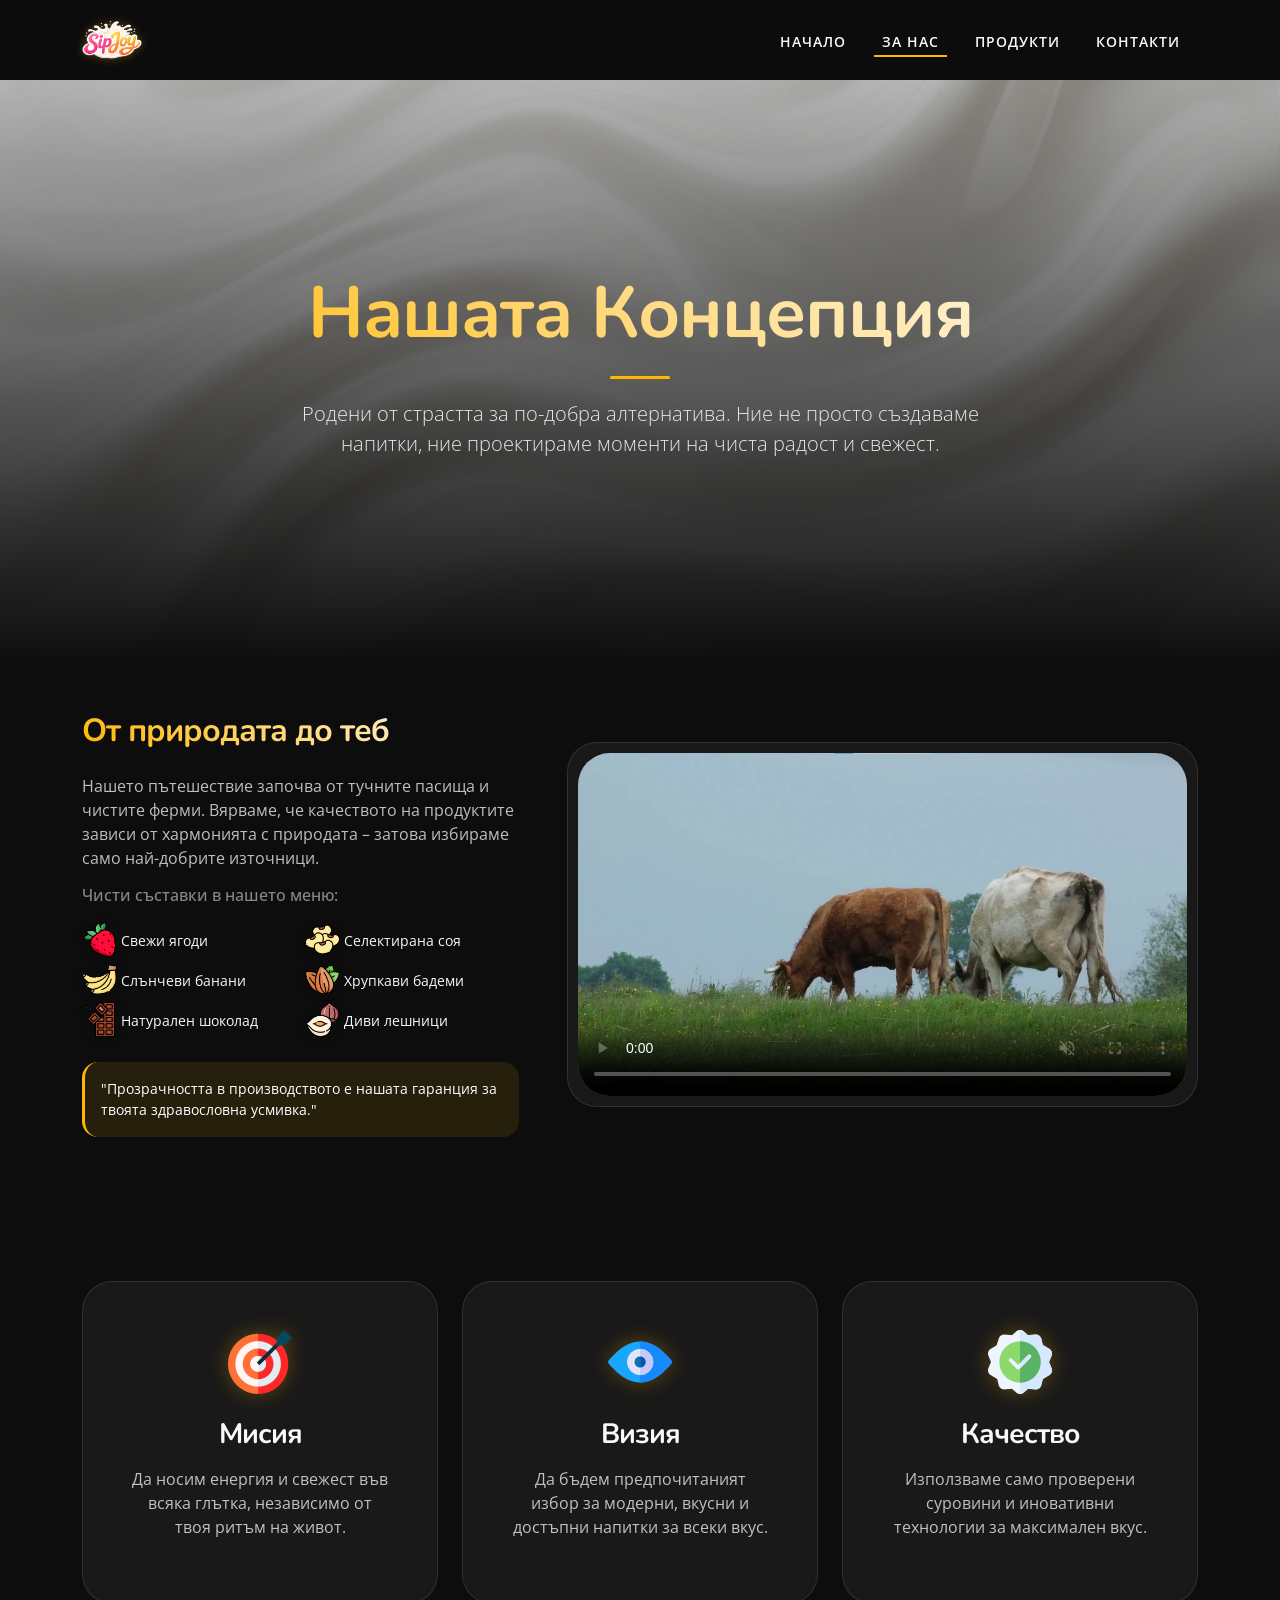
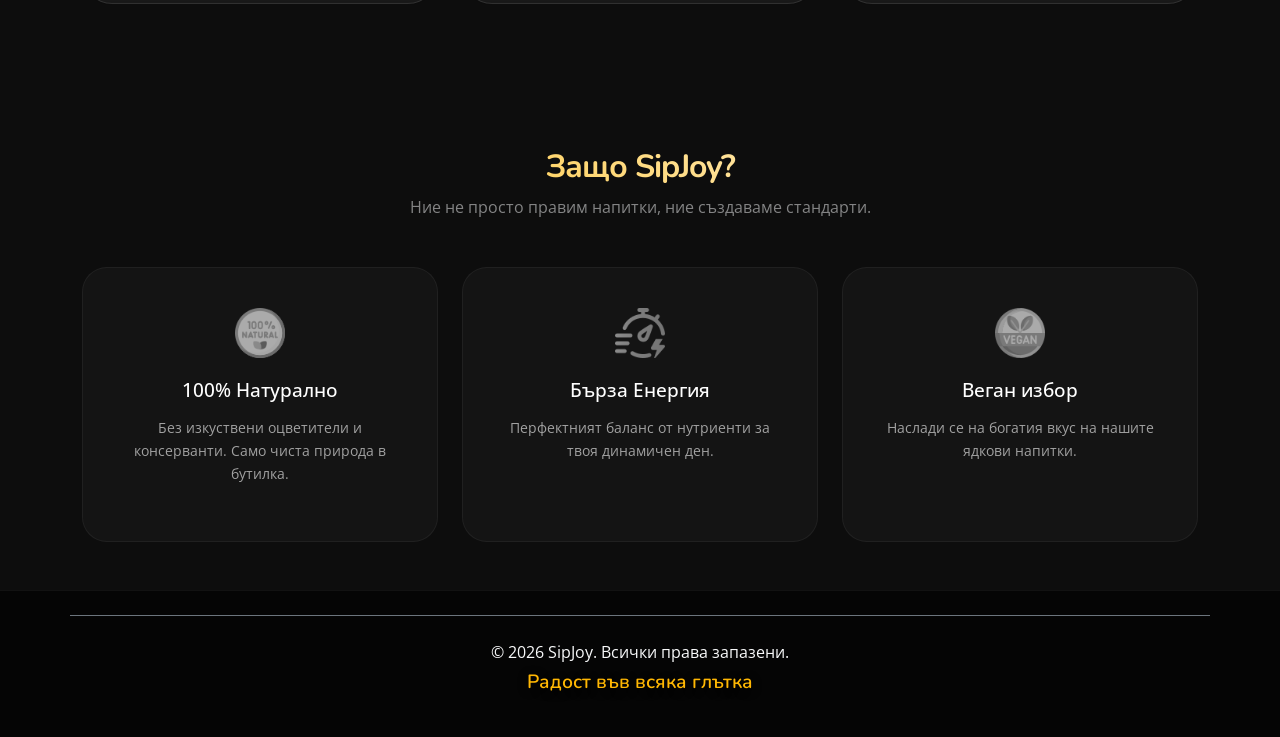
==== commit a8cf8bcc: "Few changes to the html pages" ====
--- a/pages/about.html
+++ b/pages/about.html
@@ -26,8 +26,8 @@
                     <ul class="navbar-nav ms-auto">
                         <li class="nav-item"><a href="../index.html" class="nav-link">Начало</a></li>
                         <li class="nav-item"><a href="about.html" class="nav-link active">За нас</a></li>
-                        <li class="nav-item"><a href="../pages/products.html" class="nav-link">Продукти</a></li>
-                        <li class="nav-item"><a href="../pages/contact.html" class="nav-link">Контакти</a></li>
+                        <li class="nav-item"><a href="products.html" class="nav-link">Продукти</a></li>
+                        <li class="nav-item"><a href="contact.html" class="nav-link">Контакти</a></li>
                     </ul>
                 </div>
             </div>
